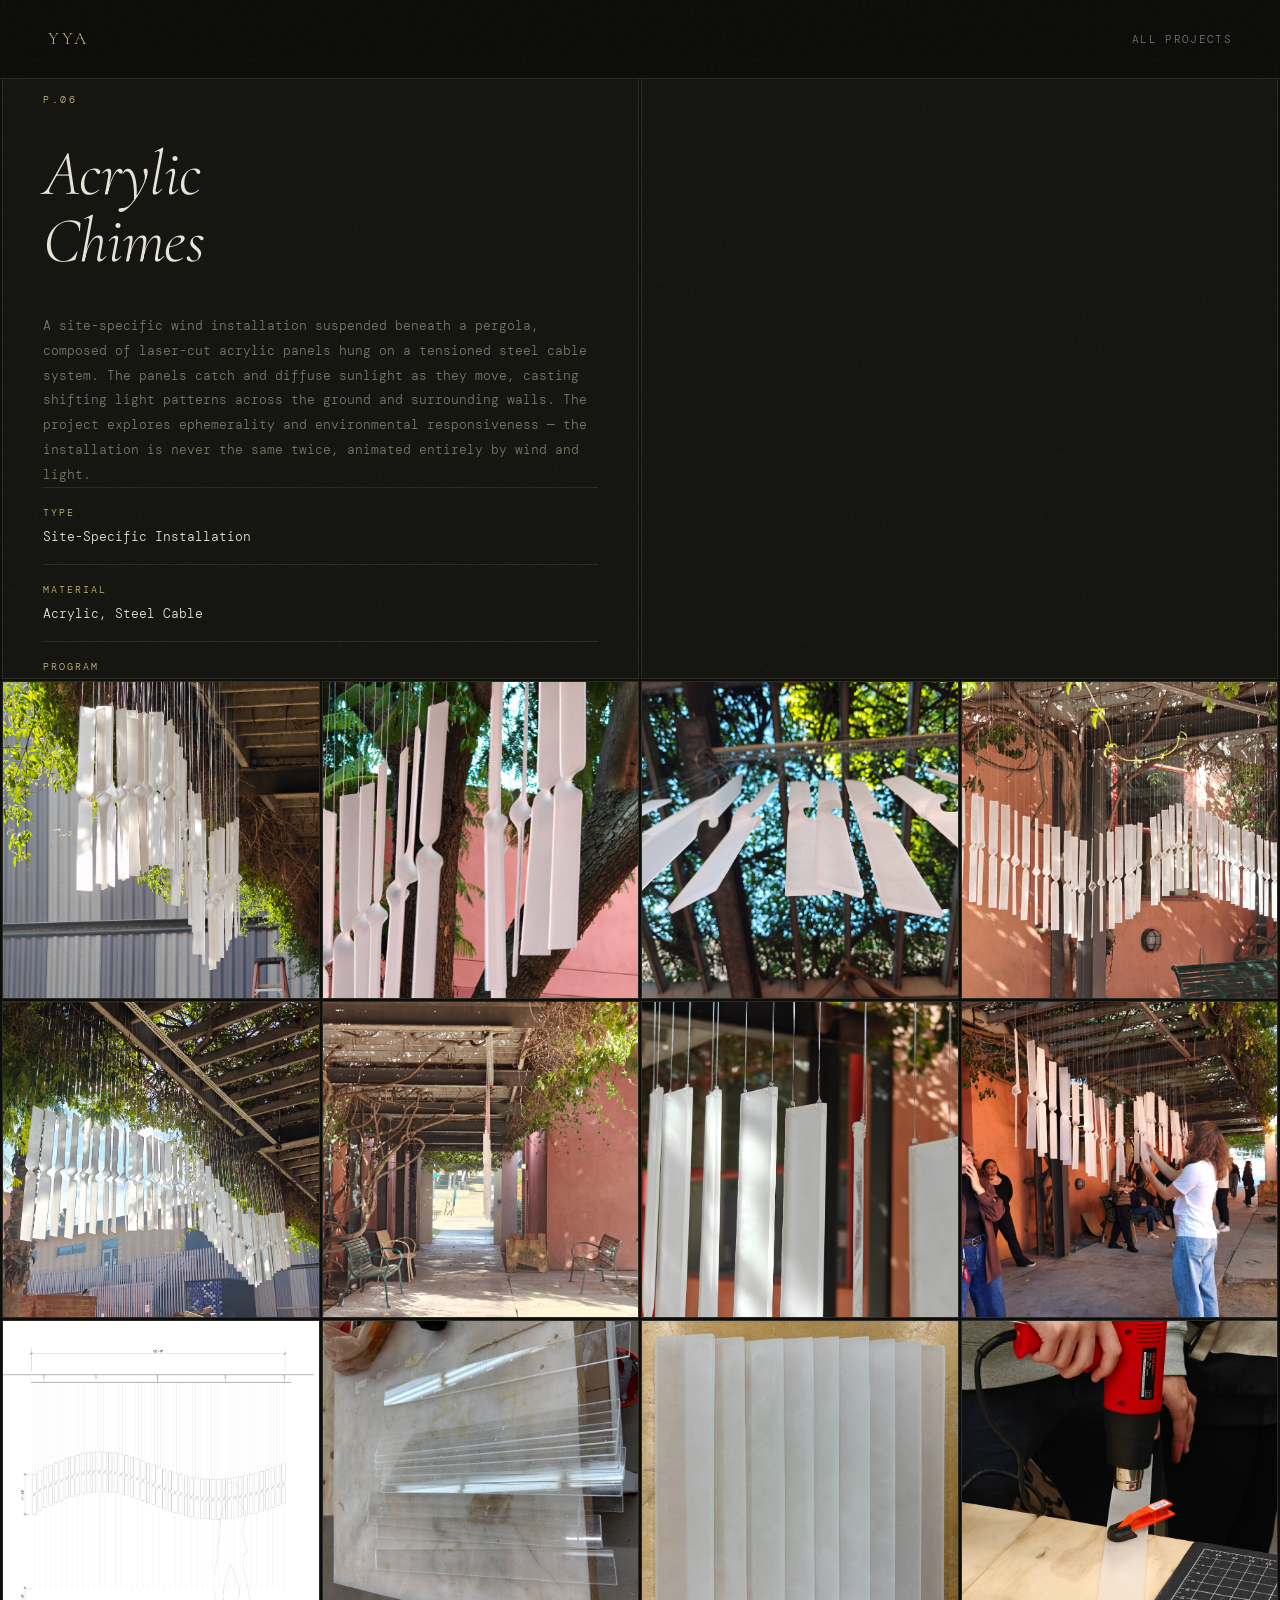
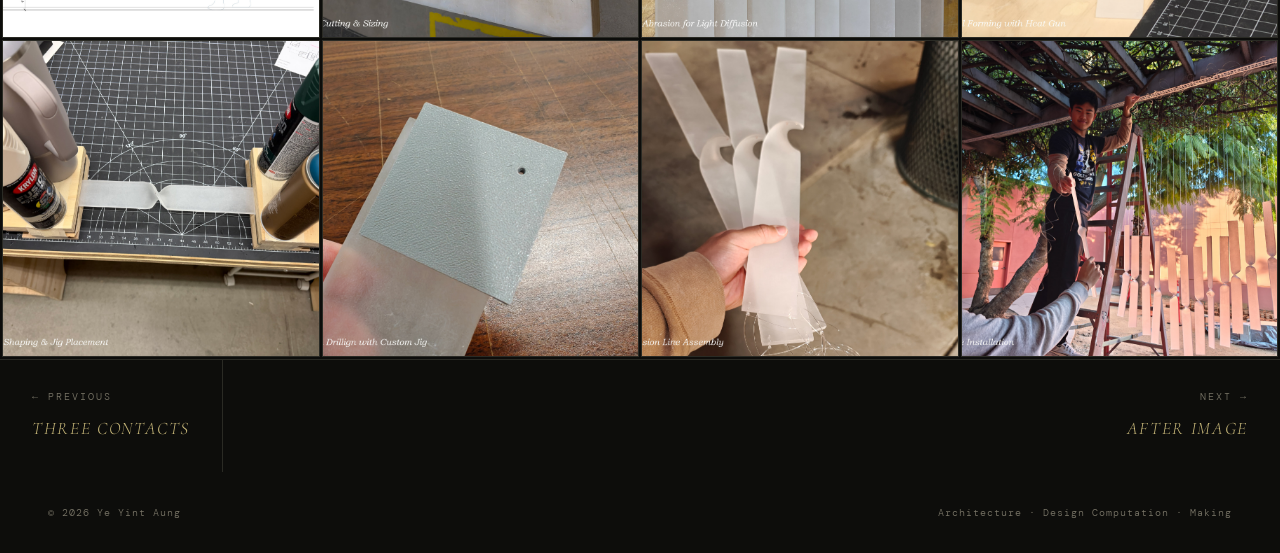
==== acrylic-chimes.html @ 1f5a7262 "Update acrylic-chimes.html" ====
<!DOCTYPE html>
<html lang="en">
<head>
  <meta charset="UTF-8"/>
  <meta name="viewport" content="width=device-width, initial-scale=1.0"/>
  <title>Acrylic Chimes — Ye Yint Aung</title>
  <link href="https://fonts.googleapis.com/css2?family=Cormorant+Garamond:ital,wght@0,300;0,400;0,600;1,300;1,400&family=DM+Mono:wght@300;400&display=swap" rel="stylesheet"/>
  <link rel="stylesheet" href="style.css"/>
  <style>

    /* ── LIGHTBOX ── */
    .lightbox-overlay {
      position: fixed;
      inset: 0;
      z-index: 1000;
      background: rgba(13, 13, 11, 0.96);
      display: flex;
      align-items: center;
      justify-content: center;
      padding: 2rem;
      opacity: 0;
      pointer-events: none;
      transition: opacity 0.3s ease;
      cursor: zoom-out;
    }
    .lightbox-overlay.open { opacity: 1; pointer-events: all; }
    .lightbox-overlay img {
      max-width: 90vw;
      max-height: 90vh;
      object-fit: contain;
      display: block;
      transform: scale(0.96);
      transition: transform 0.3s ease;
    }
    .lightbox-overlay.open img { transform: scale(1); }
    .lightbox-close {
      position: fixed;
      top: 2rem;
      right: 2.5rem;
      font-size: 10px;
      letter-spacing: 0.25em;
      text-transform: uppercase;
      color: var(--muted);
      cursor: pointer;
      transition: color 0.2s;
    }
    .lightbox-close:hover { color: var(--accent); }
    .lightbox-counter {
      position: fixed;
      bottom: 2rem;
      left: 50%;
      transform: translateX(-50%);
      font-size: 10px;
      letter-spacing: 0.2em;
      color: var(--muted);
    }

    body { padding-top: 42px; }

    /* ── PAGE GRID ── */
    .page-grid {
      display: grid;
      grid-template-columns: 1fr 1fr;
      gap: 2px;
      padding: 2px;
      padding-top: 0;
    }

    /* ── HERO CELL ── */
    .hero-cell {
      aspect-ratio: 1 / 1;
      overflow-y: auto;
      box-sizing: border-box;
      background: var(--surface);
      border: 1px solid var(--border);
      padding: 3rem 2.5rem;
      display: flex;
      flex-direction: column;
      justify-content: space-between;
    }
    .hero-cell-top { display: flex; flex-direction: column; gap: 1rem; }
    .hero-cell-meta { display: flex; flex-direction: column; gap: 0; }

    .project-page-desc {
      width: 100%;
      max-width: none;
      box-sizing: border-box;
    }

    /* ── VIDEO CELL ── */
    .video-cell {
      aspect-ratio: 1 / 1;
      overflow: hidden;
      position: relative;
      background: var(--surface);
      border: 1px solid var(--border);
    }
    .video-cell video {
      width: 100%;
      height: 100%;
      object-fit: cover;
      display: block;
    }

    /* ── PHOTO GRID ── */
    .photo-grid {
      grid-column: 1 / -1;
      display: grid;
      grid-template-columns: repeat(4, 1fr);
      gap: 2px;
    }
    .photo-cell {
      aspect-ratio: 1 / 1;
      overflow: hidden;
      position: relative;
      background: var(--surface);
      border: 1px solid var(--border);
      cursor: zoom-in;
    }
    .photo-cell img {
      width: 100%;
      height: 100%;
      object-fit: cover;
      display: block;
      transition: transform 0.45s ease;
    }
    .photo-cell:hover img { transform: scale(1.06); }

    /* ── PROJECT NAV ── */
    .project-nav-row {
      position: static !important;
      display: flex !important;
      justify-content: space-between;
      border-top: 1px solid var(--border);
      background: transparent;
      width: 100%;
      box-sizing: border-box;
    }
    .project-nav-item {
      padding: 1.75rem 2rem;
      text-decoration: none;
      display: flex;
      flex-direction: column;
      gap: 0.3rem;
      transition: background 0.2s;
    }
    .project-nav-item:hover { background: var(--surface); }
    .project-nav-item.right { text-align: right; }
    .project-nav-label {
      font-family: 'DM Mono', monospace;
      font-size: 10px;
      letter-spacing: 0.2em;
      text-transform: uppercase;
      color: var(--muted);
    }
    .project-nav-title {
      font-family: 'Cormorant Garamond', serif;
      font-size: 1.1rem;
      font-weight: 300;
      color: var(--accent);
    }

    /* ── RESPONSIVE ── */
    @media (max-width: 768px) {
      .page-grid { grid-template-columns: 1fr; }
      .photo-grid { grid-template-columns: repeat(2, 1fr); }
    }

  </style>
</head>
<body>

<!-- ══ LIGHTBOX ══ -->
<div class="lightbox-overlay" id="lightbox" role="dialog" aria-modal="true">
  <span class="lightbox-close" id="lightbox-close">Close ×</span>
  <img id="lightbox-img" src="" alt=""/>
  <div class="lightbox-counter" id="lightbox-counter"></div>
</div>

<!-- ══ NAV ══ -->
<nav>
  <a href="index.html" class="nav-logo">YYA</a>
  <div class="nav-links">
    <a href="projects.html">All Projects</a>
  </div>
</nav>

<!-- ══ PAGE GRID ══ -->
<div class="page-grid">

  <!-- Row 1: Hero + Video -->
  <div class="hero-cell">
    <div class="hero-cell-top">
      <div class="project-page-num">P.06</div>
      <h1 class="project-page-title">Acrylic<br/>Chimes</h1>
      <p class="project-page-desc">
        A site-specific wind installation suspended beneath a pergola, composed of laser-cut acrylic panels hung on a tensioned steel cable system. The panels catch and diffuse sunlight as they move, casting shifting light patterns across the ground and surrounding walls. The project explores ephemerality and environmental responsiveness — the installation is never the same twice, animated entirely by wind and light.
      </p>
    </div>
    <div class="hero-cell-meta">
      <div class="project-meta-item">
        <div class="project-meta-label">Type</div>
        <div class="project-meta-value">Site-Specific Installation</div>
      </div>
      <div class="project-meta-item">
        <div class="project-meta-label">Material</div>
        <div class="project-meta-value">Acrylic, Steel Cable</div>
      </div>
      <div class="project-meta-item">
        <div class="project-meta-label">Program</div>
        <div class="project-meta-value">Outdoor Installation</div>
      </div>
      <div class="project-meta-item">
        <div class="project-meta-label">Date</div>
        <div class="project-meta-value">Fall 2025</div>
      </div>
    </div>
  </div>

  <!-- Video -->
  <div class="video-cell">
    <video autoplay loop muted playsinline>
      <source src="videos/acrylic-chimes.mp4" type="video/mp4"/>
    </video>
  </div>

  <!-- Photo grid — 16 images -->
  <div class="photo-grid">
    <div class="photo-cell" data-lightbox data-index="0">
      <img src="images/acrylic-chimes-01.jpg" alt="Installation view 01"/>
    </div>
    <div class="photo-cell" data-lightbox data-index="1">
      <img src="images/acrylic-chimes-02.jpg" alt="Installation view 02"/>
    </div>
    <div class="photo-cell" data-lightbox data-index="2">
      <img src="images/acrylic-chimes-03.jpg" alt="Installation view 03"/>
    </div>
    <div class="photo-cell" data-lightbox data-index="3">
      <img src="images/acrylic-chimes-04.jpg" alt="Installation view 04"/>
    </div>
    <div class="photo-cell" data-lightbox data-index="4">
      <img src="images/acrylic-chimes-05.jpg" alt="Installation view 05"/>
    </div>
    <div class="photo-cell" data-lightbox data-index="5">
      <img src="images/acrylic-chimes-06.jpg" alt="Installation view 06"/>
    </div>
    <div class="photo-cell" data-lightbox data-index="6">
      <img src="images/acrylic-chimes-07.jpg" alt="Installation view 07"/>
    </div>
    <div class="photo-cell" data-lightbox data-index="7">
      <img src="images/acrylic-chimes-08.jpg" alt="Installation view 08"/>
    </div>
    <div class="photo-cell" data-lightbox data-index="8">
      <img src="images/acrylic-chimes-09.jpg" alt="Process 01"/>
    </div>
    <div class="photo-cell" data-lightbox data-index="9">
      <img src="images/acrylic-chimes-10.jpg" alt="Process 02"/>
    </div>
    <div class="photo-cell" data-lightbox data-index="10">
      <img src="images/acrylic-chimes-11.jpg" alt="Process 03"/>
    </div>
    <div class="photo-cell" data-lightbox data-index="11">
      <img src="images/acrylic-chimes-12.jpg" alt="Process 04"/>
    </div>
    <div class="photo-cell" data-lightbox data-index="12">
      <img src="images/acrylic-chimes-13.jpg" alt="Process 05"/>
    </div>
    <div class="photo-cell" data-lightbox data-index="13">
      <img src="images/acrylic-chimes-14.jpg" alt="Process 06"/>
    </div>
    <div class="photo-cell" data-lightbox data-index="14">
      <img src="images/acrylic-chimes-15.jpg" alt="Process 07"/>
    </div>
    <div class="photo-cell" data-lightbox data-index="15">
      <img src="images/acrylic-chimes-16.jpg" alt="Process 08"/>
    </div>
  </div>

</div><!-- /.page-grid -->

<!-- ══ PROJECT NAV ══ -->
<div class="project-nav-row">
  <a href="three-contacts.html" class="project-nav-item">
    <div class="project-nav-label">← Previous</div>
    <div class="project-nav-title">Three Contacts</div>
  </a>
  <a href="after-image.html" class="project-nav-item right">
    <div class="project-nav-label">Next →</div>
    <div class="project-nav-title">After Image</div>
  </a>
</div>

<!-- ══ FOOTER ══ -->
<footer>
  <span>© 2026 Ye Yint Aung</span>
  <span>Architecture · Design Computation · Making</span>
</footer>

<!-- ══ LIGHTBOX SCRIPT ══ -->
<script>
  (() => {
    const lightboxEl      = document.getElementById('lightbox');
    const lightboxImg     = document.getElementById('lightbox-img');
    const lightboxClose   = document.getElementById('lightbox-close');
    const lightboxCounter = document.getElementById('lightbox-counter');

    const allImages = [];
    document.querySelectorAll('[data-lightbox] img').forEach(img => allImages.push(img));

    let current = 0;

    function openLightbox(index) {
      current = index;
      lightboxImg.src = allImages[current].src;
      lightboxImg.alt = allImages[current].alt;
      lightboxCounter.textContent = `${current + 1} / ${allImages.length}`;
      lightboxEl.classList.add('open');
      document.body.style.overflow = 'hidden';
    }
    function closeLightbox() {
      lightboxEl.classList.remove('open');
      document.body.style.overflow = '';
    }
    function navigate(dir) {
      current = (current + dir + allImages.length) % allImages.length;
      lightboxImg.style.opacity = '0';
      setTimeout(() => {
        lightboxImg.src = allImages[current].src;
        lightboxImg.alt = allImages[current].alt;
        lightboxCounter.textContent = `${current + 1} / ${allImages.length}`;
        lightboxImg.style.opacity = '1';
      }, 150);
    }

    allImages.forEach((img, i) => {
      img.closest('[data-lightbox]').addEventListener('click', () => openLightbox(i));
    });

    lightboxClose.addEventListener('click', e => { e.stopPropagation(); closeLightbox(); });
    lightboxEl.addEventListener('click', e => {
      if (e.target === lightboxEl) { closeLightbox(); return; }
      if (e.target === lightboxImg) navigate(e.clientX < window.innerWidth / 2 ? -1 : 1);
    });
    document.addEventListener('keydown', e => {
      if (!lightboxEl.classList.contains('open')) return;
      if (e.key === 'Escape')     closeLightbox();
      if (e.key === 'ArrowRight') navigate(1);
      if (e.key === 'ArrowLeft')  navigate(-1);
    });

    lightboxImg.style.transition = 'opacity 0.15s ease';
  })();
</script>

</body>
</html>
---- style.css ----
/* ============================================================
   YE YINT AUNG — Portfolio Stylesheet
   Shared across all pages
   ============================================================ */

*, *::before, *::after { box-sizing: border-box; margin: 0; padding: 0; }

:root {
  --bg: #0d0d0b;
  --surface: #141410;
  --border: #2a2a24;
  --text: #e8e4d8;
  --muted: #7a7668;
  --accent: #c8b87a;
  --accent2: #8a9e8c;
}

html { scroll-behavior: smooth; }

body {
  background: var(--bg);
  color: var(--text);
  font-family: 'DM Mono', monospace;
  font-weight: 300;
  font-size: 13px;
  line-height: 1.7;
  cursor: crosshair;
}

body::before {
  content: '';
  position: fixed;
  inset: 0;
  background-image: url("data:image/svg+xml,%3Csvg viewBox='0 0 256 256' xmlns='http://www.w3.org/2000/svg'%3E%3Cfilter id='noise'%3E%3CfeTurbulence type='fractalNoise' baseFrequency='0.9' numOctaves='4' stitchTiles='stitch'/%3E%3C/filter%3E%3Crect width='100%25' height='100%25' filter='url(%23noise)' opacity='0.04'/%3E%3C/svg%3E");
  pointer-events: none;
  z-index: 999;
  opacity: 0.6;
}

/* ── NAV ── */
nav {
  position: fixed;
  top: 0; left: 0; right: 0;
  z-index: 100;
  display: flex;
  justify-content: space-between;
  align-items: center;
  padding: 1.5rem 3rem;
  border-bottom: 1px solid var(--border);
  background: rgba(13,13,11,0.9);
  backdrop-filter: blur(12px);
}
.nav-logo {
  font-family: 'Cormorant Garamond', serif;
  font-size: 1.1rem;
  letter-spacing: 0.15em;
  color: var(--accent);
  text-decoration: none;
}
.nav-links { display: flex; gap: 2.5rem; align-items: center; }
.nav-links a {
  color: var(--muted);
  text-decoration: none;
  letter-spacing: 0.12em;
  font-size: 11px;
  text-transform: uppercase;
  transition: color 0.3s;
}
.nav-links a:hover { color: var(--accent); }
.nav-back {
  display: flex;
  align-items: center;
  gap: 0.5rem;
  color: var(--muted);
  text-decoration: none;
  font-size: 11px;
  letter-spacing: 0.15em;
  text-transform: uppercase;
  transition: color 0.3s;
}
.nav-back:hover { color: var(--accent); }
.nav-back::before { content: '←'; }

/* ── HAMBURGER ── */
.nav-hamburger {
  display: none;
  flex-direction: column;
  gap: 5px;
  background: none;
  border: none;
  cursor: pointer;
  padding: 0.25rem;
}
.nav-hamburger span {
  display: block;
  width: 22px;
  height: 1px;
  background: var(--accent);
  transition: all 0.3s;
}

/* ── SECTION WRAPPER ── */
section { border-bottom: 1px solid var(--border); scroll-margin-top: 72px; }

.section-header {
  display: flex;
  align-items: center;
  gap: 2rem;
  padding: 2rem 3rem;
  border-bottom: 1px solid var(--border);
}
.section-num {
  font-size: 10px;
  letter-spacing: 0.2em;
  color: var(--accent);
}
h2 {
  font-family: 'Cormorant Garamond', serif;
  font-size: 1.8rem;
  font-weight: 300;
  letter-spacing: 0.05em;
}

/* ── HERO ── */
#hero {
  min-height: 100vh;
  display: grid;
  grid-template-columns: 1fr 1fr;
  border-bottom: 1px solid var(--border);
  padding-top: 80px;
}
.hero-left {
  padding: 8rem 3rem 4rem;
  border-right: 1px solid var(--border);
  display: flex;
  flex-direction: column;
  justify-content: center;
}
.hero-tag {
  font-size: 10px;
  letter-spacing: 0.25em;
  text-transform: uppercase;
  color: var(--accent);
  margin-bottom: 2rem;
  display: flex;
  align-items: center;
  gap: 1rem;
}
.hero-tag::before {
  content: '';
  display: block;
  width: 2rem;
  height: 1px;
  background: var(--accent);
}
h1 {
  font-family: 'Cormorant Garamond', serif;
  font-size: clamp(3.5rem, 7vw, 6rem);
  font-weight: 300;
  line-height: 1.05;
  letter-spacing: -0.01em;
  color: var(--text);
  margin-bottom: 2rem;
}
h1 em { font-style: italic; color: var(--accent); }
.hero-desc {
  max-width: 38ch;
  color: var(--muted);
  line-height: 1.9;
  margin-bottom: 3rem;
}
.hero-cta {
  display: inline-flex;
  align-items: center;
  gap: 1rem;
  color: var(--text);
  text-decoration: none;
  font-size: 11px;
  letter-spacing: 0.2em;
  text-transform: uppercase;
  border: 1px solid var(--border);
  padding: 1rem 2rem;
  transition: all 0.3s;
  cursor: pointer;
  align-self: flex-start;
  margin-bottom: 1rem;
}
.hero-cta:hover { border-color: var(--accent); color: var(--accent); background: rgba(200,184,122,0.04); }
.hero-cta::after { content: '→'; transition: transform 0.3s; }
.hero-cta:hover::after { transform: translateX(4px); }

/* ── HERO DOWNLOAD BUTTONS ── */
.hero-downloads {
  display: flex;
  gap: 0.75rem;
}

.hero-dl-btn {
  display: inline-flex;
  align-items: center;
  gap: 0.6rem;
  color: var(--muted);
  text-decoration: none;
  font-size: 10px;
  letter-spacing: 0.18em;
  text-transform: uppercase;
  transition: all 0.3s;
}

.hero-dl-btn:hover {
  border-color: var(--accent);
  color: var(--accent);
  background: rgba(200, 184, 122, 0.04);
}

.dl-icon {
  font-size: 12px;
  color: var(--accent);
}

.hero-right {
  padding: 8rem 3rem 4rem;
  display: flex;
  flex-direction: column;
  justify-content: flex-end;
}
.hero-stats {
  display: grid;
  grid-template-columns: 1fr 1fr;
  gap: 2px;
  margin-bottom: 4rem;
}
.stat {
  border: 1px solid var(--border);
  padding: 1.5rem;
  transition: border-color 0.3s;
}
.stat:hover { border-color: var(--accent); }
.stat-num {
  font-family: 'Cormorant Garamond', serif;
  font-size: 2.5rem;
  font-weight: 300;
  color: var(--accent);
  line-height: 1;
  margin-bottom: 0.5rem;
}
.stat-label {
  font-size: 10px;
  letter-spacing: 0.15em;
  text-transform: uppercase;
  color: var(--muted);
}
.hero-location {
  display: flex;
  align-items: center;
  gap: 0.75rem;
  color: var(--muted);
  font-size: 11px;
  letter-spacing: 0.1em;
}
.hero-location::before { content: '◎'; color: var(--accent2); }

/* ── EDUCATION ── */
.edu-grid {
  display: grid;
  grid-template-columns: 1fr 1fr;
}
.edu-block {
  border-right: 1px solid var(--border);
  padding: 2.5rem;
}
.edu-block:last-child { border-right: none; }
.edu-school {
  font-family: 'Cormorant Garamond', serif;
  font-size: 1.3rem;
  margin-bottom: 0.25rem;
}
.edu-degree {
  color: var(--accent);
  font-size: 11px;
  letter-spacing: 0.1em;
  text-transform: uppercase;
  margin-bottom: 0.5rem;
}
.edu-year { color: var(--muted); font-size: 11px; margin-bottom: 1.5rem; }
.award-item {
  display: flex;
  align-items: flex-start;
  gap: 1rem;
  padding: 1rem 0;
  border-bottom: 1px solid var(--border);
}
.award-item:last-child { border-bottom: none; }
.award-icon { color: var(--accent); font-size: 16px; }
.award-name {
  font-family: 'Cormorant Garamond', serif;
  font-size: 1rem;
  margin-bottom: 0.2rem;
}
.award-detail { color: var(--muted); font-size: 11px; }

/* ── PROJECTS GRID (landing page) ── */
.projects-grid {
  display: grid;
  grid-template-columns: repeat(3, 1fr);
  gap: 2px;
  padding: 2px;
}

.project-card {
  text-decoration: none;
  color: var(--text);
  display: block;
  position: relative;
  overflow: hidden;
  background: var(--surface);
  min-width: 0;
}

/* Square image */
.card-image {
  width: 100%;
  aspect-ratio: 1 / 1;
  background: var(--surface);
  overflow: hidden;
  position: relative;
}
.card-image img {
  width: 100%;
  height: 100%;
  object-fit: cover;
  display: block;
  transition: transform 0.5s ease;
}
.project-card:hover .card-image img { transform: scale(1.05); }

/* Placeholder shown when no image */
.card-image .placeholder {
  position: absolute;
  inset: 0;
  display: flex;
  flex-direction: column;
  align-items: center;
  justify-content: center;
  gap: 0.5rem;
  color: var(--border);
  font-size: 10px;
  letter-spacing: 0.15em;
  text-transform: uppercase;
}
.card-image .placeholder span { color: var(--muted); }

/* Hover overlay with description */
.card-overlay {
  position: absolute;
  inset: 0;
  background: rgba(13, 13, 11, 0.88);
  display: flex;
  flex-direction: column;
  align-items: center;
  justify-content: center;
  padding: 2rem;
  opacity: 0;
  transition: opacity 0.35s ease;
  text-align: center;
}
.project-card:hover .card-overlay { opacity: 1; }

.overlay-tag {
  font-size: 10px;
  letter-spacing: 0.2em;
  text-transform: uppercase;
  color: var(--accent);
  margin-bottom: 0.75rem;
}
.overlay-desc {
  color: var(--text);
  font-size: 12px;
  line-height: 1.8;
  max-width: 28ch;
}
.overlay-cta {
  margin-top: 1.25rem;
  font-size: 10px;
  letter-spacing: 0.2em;
  text-transform: uppercase;
  color: var(--accent);
  display: flex;
  align-items: center;
  gap: 0.5rem;
}
.overlay-cta::after { content: '→'; }

/* Name label below image */
.card-body {
  padding: 1rem 1.25rem;
  border-top: 1px solid var(--border);
  display: flex;
  align-items: baseline;
  justify-content: space-between;
}
.card-name {
  font-family: 'Cormorant Garamond', serif;
  font-size: 1.1rem;
  font-weight: 300;
  font-style: italic;
}
.card-num {
  font-size: 10px;
  color: var(--accent);
  letter-spacing: 0.15em;
}
.see-all-card .card-image {
  border: 1px dashed var(--border);
  transition: border-color 0.3s;
}
.see-all-card:hover .card-image {
  border-color: var(--accent);
}
.see-all-card:hover .placeholder span {
  color: var(--accent) !important;
}

/* ── EXPERIENCE ── */
.exp-list {
  padding: 2.5rem 3rem;
}
.exp-item {
  display: grid;
  grid-template-columns: 180px 1fr;
  gap: 3rem;
  padding: 2rem 0;
  border-bottom: 1px solid var(--border);
}
.exp-item:last-child { border-bottom: none; }
.exp-date { font-size: 11px; color: var(--muted); letter-spacing: 0.1em; padding-top: 0.25rem; }
.exp-role {
  font-family: 'Cormorant Garamond', serif;
  font-size: 1.2rem;
  font-weight: 400;
  margin-bottom: 0.25rem;
}
.exp-company {
  font-size: 11px;
  letter-spacing: 0.1em;
  color: var(--accent);
  margin-bottom: 1rem;
  text-transform: uppercase;
}
.exp-bullets { list-style: none; display: flex; flex-direction: column; gap: 0.4rem; }
.exp-bullets li {
  color: var(--muted);
  font-size: 12px;
  padding-left: 1rem;
  position: relative;
}
.exp-bullets li::before { content: '·'; position: absolute; left: 0; color: var(--accent); }

/* ── SKILLS ── */
.skills-grid {
  display: grid;
  grid-template-columns: 1fr 1fr;
}
.skill-group {
  border-right: 1px solid var(--border);
  padding: 2.5rem;
}
.skill-group:last-child { border-right: none; }
.skill-group-title {
  font-size: 10px;
  letter-spacing: 0.2em;
  text-transform: uppercase;
  color: var(--accent);
  margin-bottom: 1.5rem;
  padding-bottom: 1rem;
  border-bottom: 1px solid var(--border);
}
.skill-list { list-style: none; display: flex; flex-direction: column; gap: 0.6rem; }
.skill-list li {
  color: var(--muted);
  font-size: 12px;
  display: flex;
  align-items: center;
  gap: 0.75rem;
  transition: color 0.2s;
}
.skill-list li:hover { color: var(--text); }
.skill-list li::before { content: '—'; color: var(--border); font-size: 10px; }

/* ── CONTACT ── */
#contact {
  display: grid;
  grid-template-columns: 1fr 1fr;
}
.contact-left { padding: 4rem 3rem; border-right: 1px solid var(--border); }
.contact-right { padding: 4rem 3rem; display: flex; flex-direction: column; gap: 1.5rem; justify-content: center; }
.contact-heading {
  font-family: 'Cormorant Garamond', serif;
  font-size: clamp(2rem, 4vw, 3.5rem);
  font-weight: 300;
  line-height: 1.1;
  margin-bottom: 1.5rem;
}
.contact-heading em { font-style: italic; color: var(--accent); }
.contact-sub { color: var(--muted); max-width: 40ch; line-height: 1.9; }
.contact-link {
  display: flex;
  align-items: center;
  justify-content: space-between;
  padding: 1.25rem 1.5rem;
  border: 1px solid var(--border);
  color: var(--text);
  text-decoration: none;
  font-size: 12px;
  letter-spacing: 0.1em;
  transition: all 0.3s;
}
.contact-link:hover { border-color: var(--accent); color: var(--accent); background: rgba(200,184,122,0.03); }
.contact-link span { color: var(--muted); font-size: 10px; }

/* ── FOOTER ── */
footer {
  padding: 2rem 3rem;
  display: flex;
  justify-content: space-between;
  align-items: center;
  color: var(--muted);
  font-size: 10px;
  letter-spacing: 0.1em;
}

/* ── PROJECT PAGE ── */
.project-hero {
  min-height: 50vh;
  display: grid;
  grid-template-columns: 1fr 1fr;
  padding-top: 80px;
  border-bottom: 1px solid var(--border);
}
.project-hero-left {
  padding: 5rem 3rem;
  border-right: 1px solid var(--border);
  display: flex;
  flex-direction: column;
  justify-content: center;
}
.project-hero-right {
  padding: 5rem 3rem;
  display: flex;
  flex-direction: column;
  justify-content: center;
  gap: 1.5rem;
}
.project-page-num {
  font-size: 10px;
  color: var(--accent);
  letter-spacing: 0.25em;
  margin-bottom: 1rem;
}
.project-page-title {
  font-family: 'Cormorant Garamond', serif;
  font-size: clamp(2.5rem, 5vw, 4.5rem);
  font-weight: 300;
  font-style: italic;
  line-height: 1.05;
  margin-bottom: 1.5rem;
}
.project-page-desc {
  color: var(--muted);
  line-height: 1.9;
  max-width: 44ch;
}
.project-meta-item { border-top: 1px solid var(--border); padding: 1rem 0; }
.project-meta-label { font-size: 10px; letter-spacing: 0.2em; text-transform: uppercase; color: var(--accent); margin-bottom: 0.3rem; }
.project-meta-value { font-size: 13px; color: var(--text); }

/* Image gallery on project pages */
.gallery { padding: 3rem; display: flex; flex-direction: column; gap: 2px; }

.gallery-row {
  display: grid;
  gap: 2px;
}
.gallery-row.full  { grid-template-columns: 1fr; }
.gallery-row.half  { grid-template-columns: 1fr 1fr; }
.gallery-row.third { grid-template-columns: 1fr 1fr 1fr; }

.gallery-img {
  width: 100%;
  background: var(--surface);
  border: 1px solid var(--border);
  overflow: hidden;
  position: relative;
}
.gallery-img.tall  { aspect-ratio: 4/3; }
.gallery-img.wide  { aspect-ratio: 16/9; }
.gallery-img.square { aspect-ratio: 1/1; }

.gallery-img img {
  width: 100%;
  height: 100%;
  object-fit: cover;
  display: block;
  transition: transform 0.5s ease;
}
.gallery-img:hover img { transform: scale(1.02); }

/* Placeholder for gallery images */
.gallery-img .img-placeholder {
  position: absolute;
  inset: 0;
  display: flex;
  flex-direction: column;
  align-items: center;
  justify-content: center;
  gap: 0.75rem;
  color: var(--muted);
  font-size: 10px;
  letter-spacing: 0.15em;
  text-transform: uppercase;
}
.gallery-img .img-placeholder .img-icon { font-size: 2rem; color: var(--border); }
.gallery-img .img-placeholder .img-label { color: var(--accent); }

.gallery-caption {
  padding: 0.75rem 0;
  font-size: 11px;
  color: var(--muted);
  letter-spacing: 0.05em;
  border-top: 1px solid var(--border);
  margin-top: 2px;
}

/* Project page nav (prev/next) */
.project-nav {
  display: grid;
  grid-template-columns: 1fr 1fr;
  border-top: 1px solid var(--border);
}
.project-nav-item {
  padding: 2.5rem 3rem;
  text-decoration: none;
  color: var(--muted);
  font-size: 11px;
  letter-spacing: 0.15em;
  text-transform: uppercase;
  transition: all 0.3s;
  border-right: 1px solid var(--border);
  display: flex;
  flex-direction: column;
  gap: 0.5rem;
}
.project-nav-item:last-child { border-right: none; text-align: right; }
.project-nav-item:hover { color: var(--accent); background: rgba(200,184,122,0.02); }
.project-nav-label { font-size: 10px; color: var(--border); margin-bottom: 0.25rem; }
.project-nav-title {
  font-family: 'Cormorant Garamond', serif;
  font-size: 1.2rem;
  font-weight: 300;
  font-style: italic;
  color: var(--text);
}

/* ── ANIMATIONS ── */
@keyframes fadeUp {
  from { opacity: 0; transform: translateY(24px); }
  to   { opacity: 1; transform: translateY(0); }
}
.hero-left > * {
  animation: fadeUp 0.8s ease both;
}
.hero-left > *:nth-child(1) { animation-delay: 0.1s; }
.hero-left > *:nth-child(2) { animation-delay: 0.25s; }
.hero-left > *:nth-child(3) { animation-delay: 0.4s; }
.hero-left > *:nth-child(4) { animation-delay: 0.55s; }
.hero-left > *:nth-child(5) { animation-delay: 0.7s; }

/* ── RESPONSIVE ── */
@media (max-width: 768px) {
  nav { padding: 1.25rem 1.5rem; }

  .nav-hamburger { display: flex; }

  .nav-links {
    display: none;
    position: absolute;
    top: 100%;
    left: 0;
    right: 0;
    flex-direction: column;
    background: rgba(13,13,11,0.97);
    border-bottom: 1px solid var(--border);
    padding: 1.5rem 2rem;
    gap: 1.5rem;
  }
  .nav-links.open { display: flex; }

  #hero { grid-template-columns: 1fr; }
  .hero-left { padding: 6rem 1.5rem 2rem; border-right: none; border-bottom: 1px solid var(--border); }
  .hero-right { padding: 2rem 1.5rem 3rem; }
  .hero-downloads { flex-wrap: wrap; }
  .projects-grid { grid-template-columns: 1fr; }
  .project-card { border-right: none !important; }
  .skills-grid { grid-template-columns: 1fr; }
  .skill-group { border-right: none; border-bottom: 1px solid var(--border); }
  .exp-item { grid-template-columns: 1fr; gap: 0.5rem; }
  .edu-grid { grid-template-columns: 1fr; }
  .edu-block { border-right: none; border-bottom: 1px solid var(--border); }
  #contact { grid-template-columns: 1fr; }
  .contact-left { border-right: none; border-bottom: 1px solid var(--border); }
  .section-header { padding: 1.5rem; }
  .exp-list { padding: 1.5rem; }
  .project-hero { grid-template-columns: 1fr; }
  .project-hero-left { border-right: none; border-bottom: 1px solid var(--border); padding: 4rem 1.5rem 2rem; }
  .project-hero-right { padding: 2rem 1.5rem; }
  .gallery { padding: 1.5rem; }
  .gallery-row.half, .gallery-row.third { grid-template-columns: 1fr; }
  .project-nav { grid-template-columns: 1fr; }
  .project-nav-item { border-right: none; border-bottom: 1px solid var(--border); }
  .project-nav-item:last-child { text-align: left; }
}
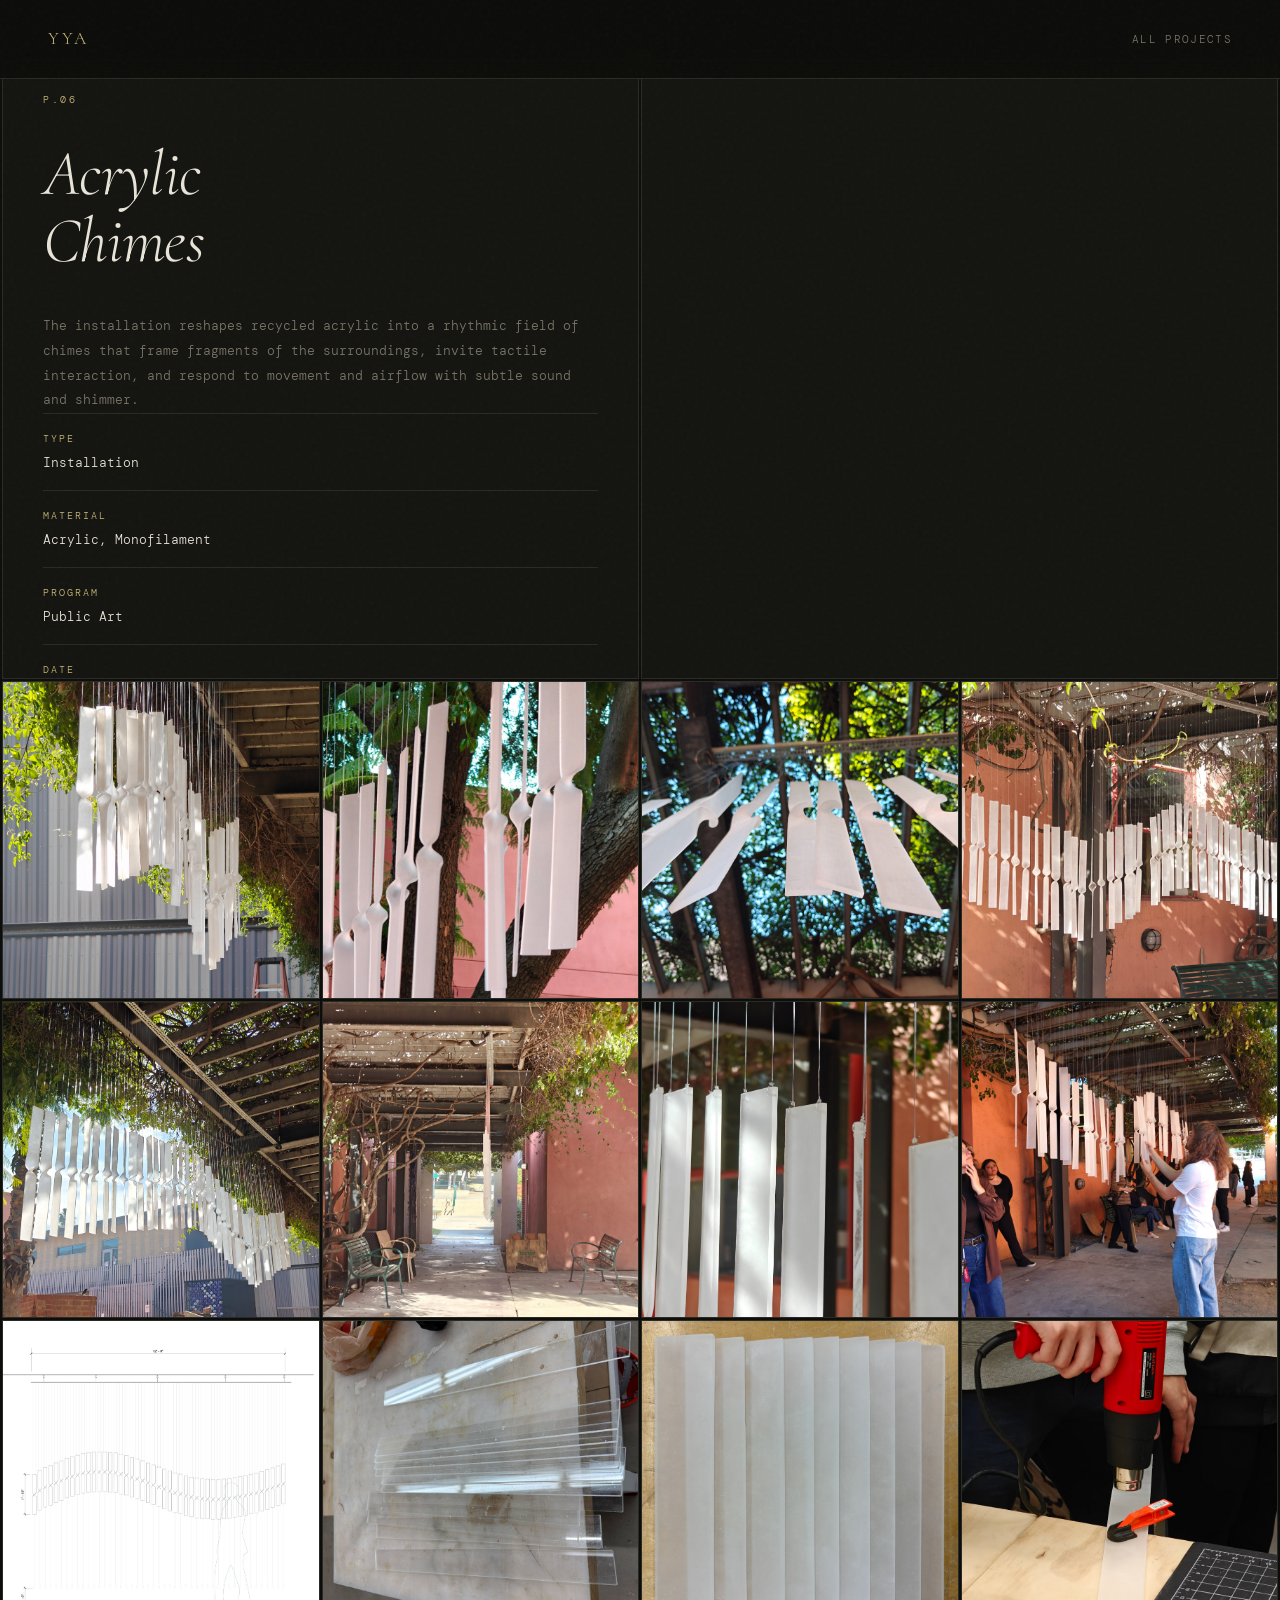
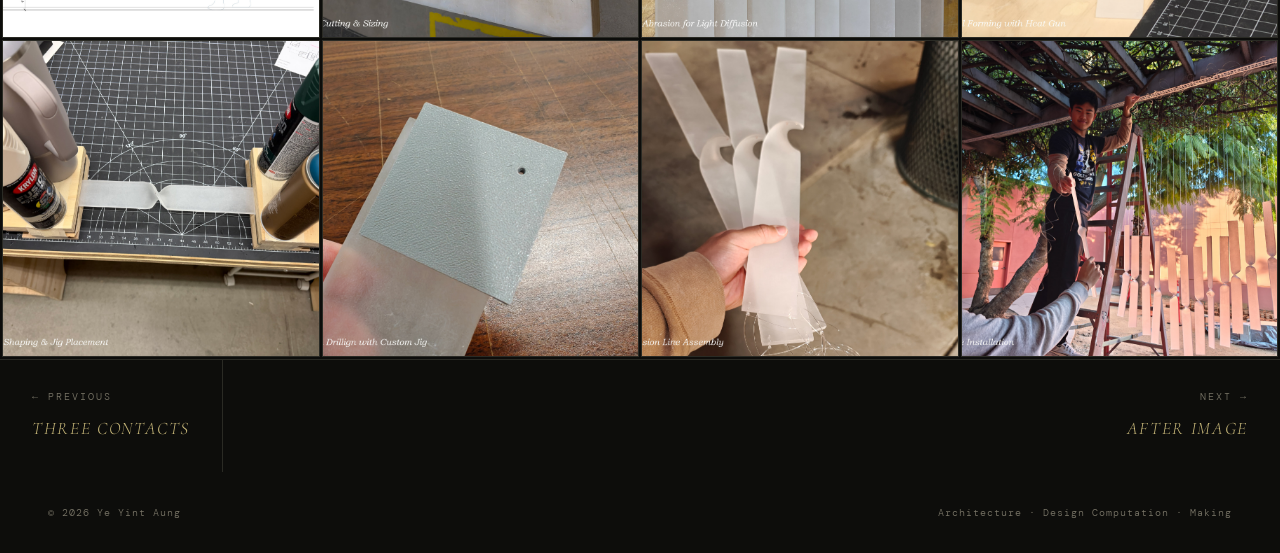
==== commit b68723ec: "Update acrylic-chimes.html" ====
--- a/acrylic-chimes.html
+++ b/acrylic-chimes.html
@@ -194,21 +194,21 @@
       <div class="project-page-num">P.06</div>
       <h1 class="project-page-title">Acrylic<br/>Chimes</h1>
       <p class="project-page-desc">
-        A site-specific wind installation suspended beneath a pergola, composed of laser-cut acrylic panels hung on a tensioned steel cable system. The panels catch and diffuse sunlight as they move, casting shifting light patterns across the ground and surrounding walls. The project explores ephemerality and environmental responsiveness — the installation is never the same twice, animated entirely by wind and light.
+        The installation reshapes recycled acrylic into a rhythmic field of chimes that frame fragments of the surroundings, invite tactile interaction, and respond to movement and airflow with subtle sound and shimmer.
       </p>
     </div>
     <div class="hero-cell-meta">
       <div class="project-meta-item">
         <div class="project-meta-label">Type</div>
-        <div class="project-meta-value">Site-Specific Installation</div>
+        <div class="project-meta-value">Installation</div>
       </div>
       <div class="project-meta-item">
         <div class="project-meta-label">Material</div>
-        <div class="project-meta-value">Acrylic, Steel Cable</div>
+        <div class="project-meta-value">Acrylic, Monofilament</div>
       </div>
       <div class="project-meta-item">
         <div class="project-meta-label">Program</div>
-        <div class="project-meta-value">Outdoor Installation</div>
+        <div class="project-meta-value">Public Art</div>
       </div>
       <div class="project-meta-item">
         <div class="project-meta-label">Date</div>
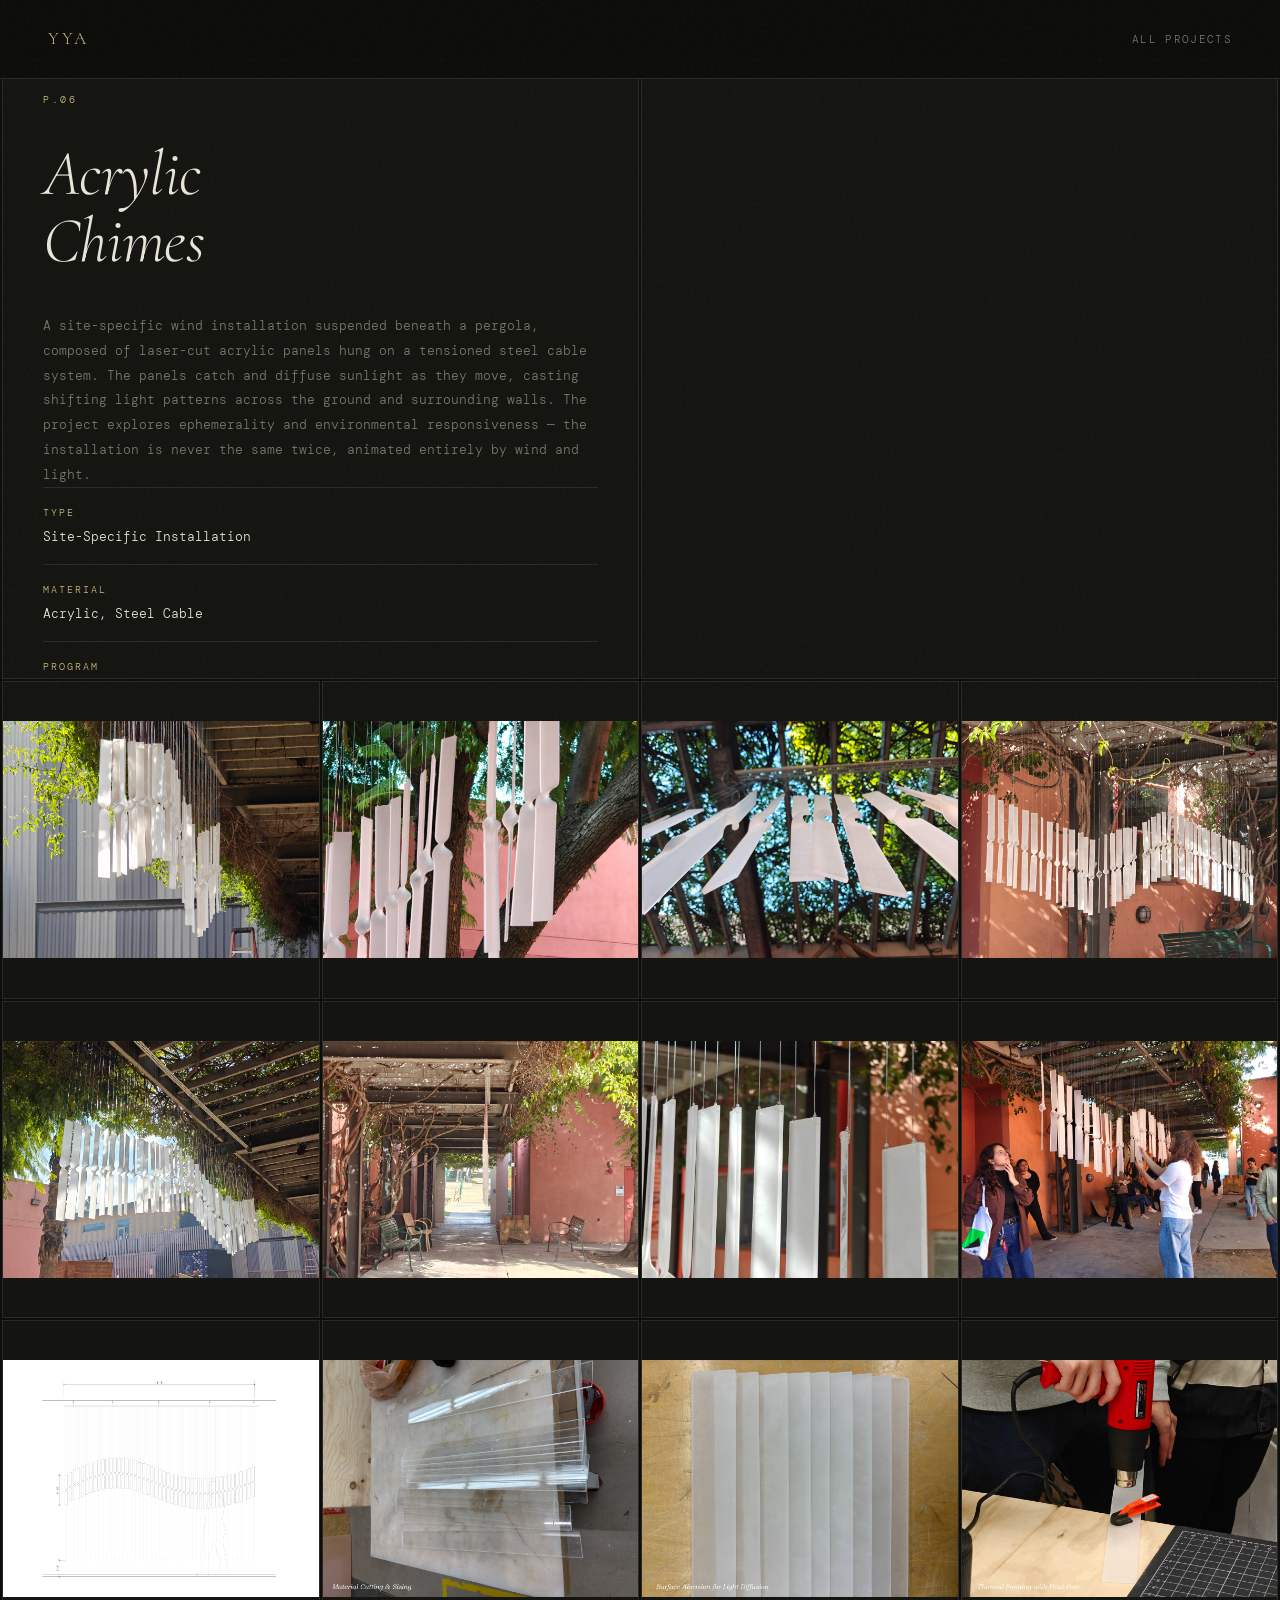
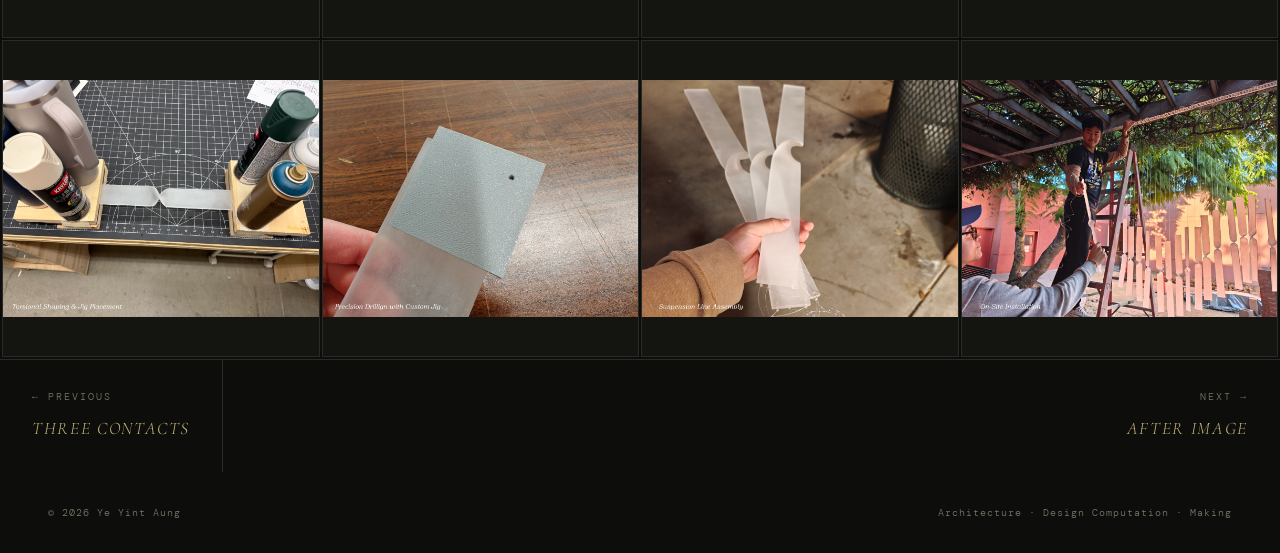
==== commit cfd141d3: "Update acrylic-chimes.html" ====
--- a/acrylic-chimes.html
+++ b/acrylic-chimes.html
@@ -116,15 +116,20 @@
       background: var(--surface);
       border: 1px solid var(--border);
       cursor: zoom-in;
+      display: flex;
+      align-items: center;
+      justify-content: center;
     }
     .photo-cell img {
-      width: 100%;
-      height: 100%;
-      object-fit: cover;
+      max-width: 100%;
+      max-height: 100%;
+      width: auto;
+      height: auto;
+      object-fit: contain;
       display: block;
       transition: transform 0.45s ease;
     }
-    .photo-cell:hover img { transform: scale(1.06); }
+    .photo-cell:hover img { transform: scale(1.04); }
 
     /* ── PROJECT NAV ── */
     .project-nav-row {
@@ -194,21 +199,21 @@
       <div class="project-page-num">P.06</div>
       <h1 class="project-page-title">Acrylic<br/>Chimes</h1>
       <p class="project-page-desc">
-        The installation reshapes recycled acrylic into a rhythmic field of chimes that frame fragments of the surroundings, invite tactile interaction, and respond to movement and airflow with subtle sound and shimmer.
+        A site-specific wind installation suspended beneath a pergola, composed of laser-cut acrylic panels hung on a tensioned steel cable system. The panels catch and diffuse sunlight as they move, casting shifting light patterns across the ground and surrounding walls. The project explores ephemerality and environmental responsiveness — the installation is never the same twice, animated entirely by wind and light.
       </p>
     </div>
     <div class="hero-cell-meta">
       <div class="project-meta-item">
         <div class="project-meta-label">Type</div>
-        <div class="project-meta-value">Installation</div>
+        <div class="project-meta-value">Site-Specific Installation</div>
       </div>
       <div class="project-meta-item">
         <div class="project-meta-label">Material</div>
-        <div class="project-meta-value">Acrylic, Monofilament</div>
+        <div class="project-meta-value">Acrylic, Steel Cable</div>
       </div>
       <div class="project-meta-item">
         <div class="project-meta-label">Program</div>
-        <div class="project-meta-value">Public Art</div>
+        <div class="project-meta-value">Outdoor Installation</div>
       </div>
       <div class="project-meta-item">
         <div class="project-meta-label">Date</div>
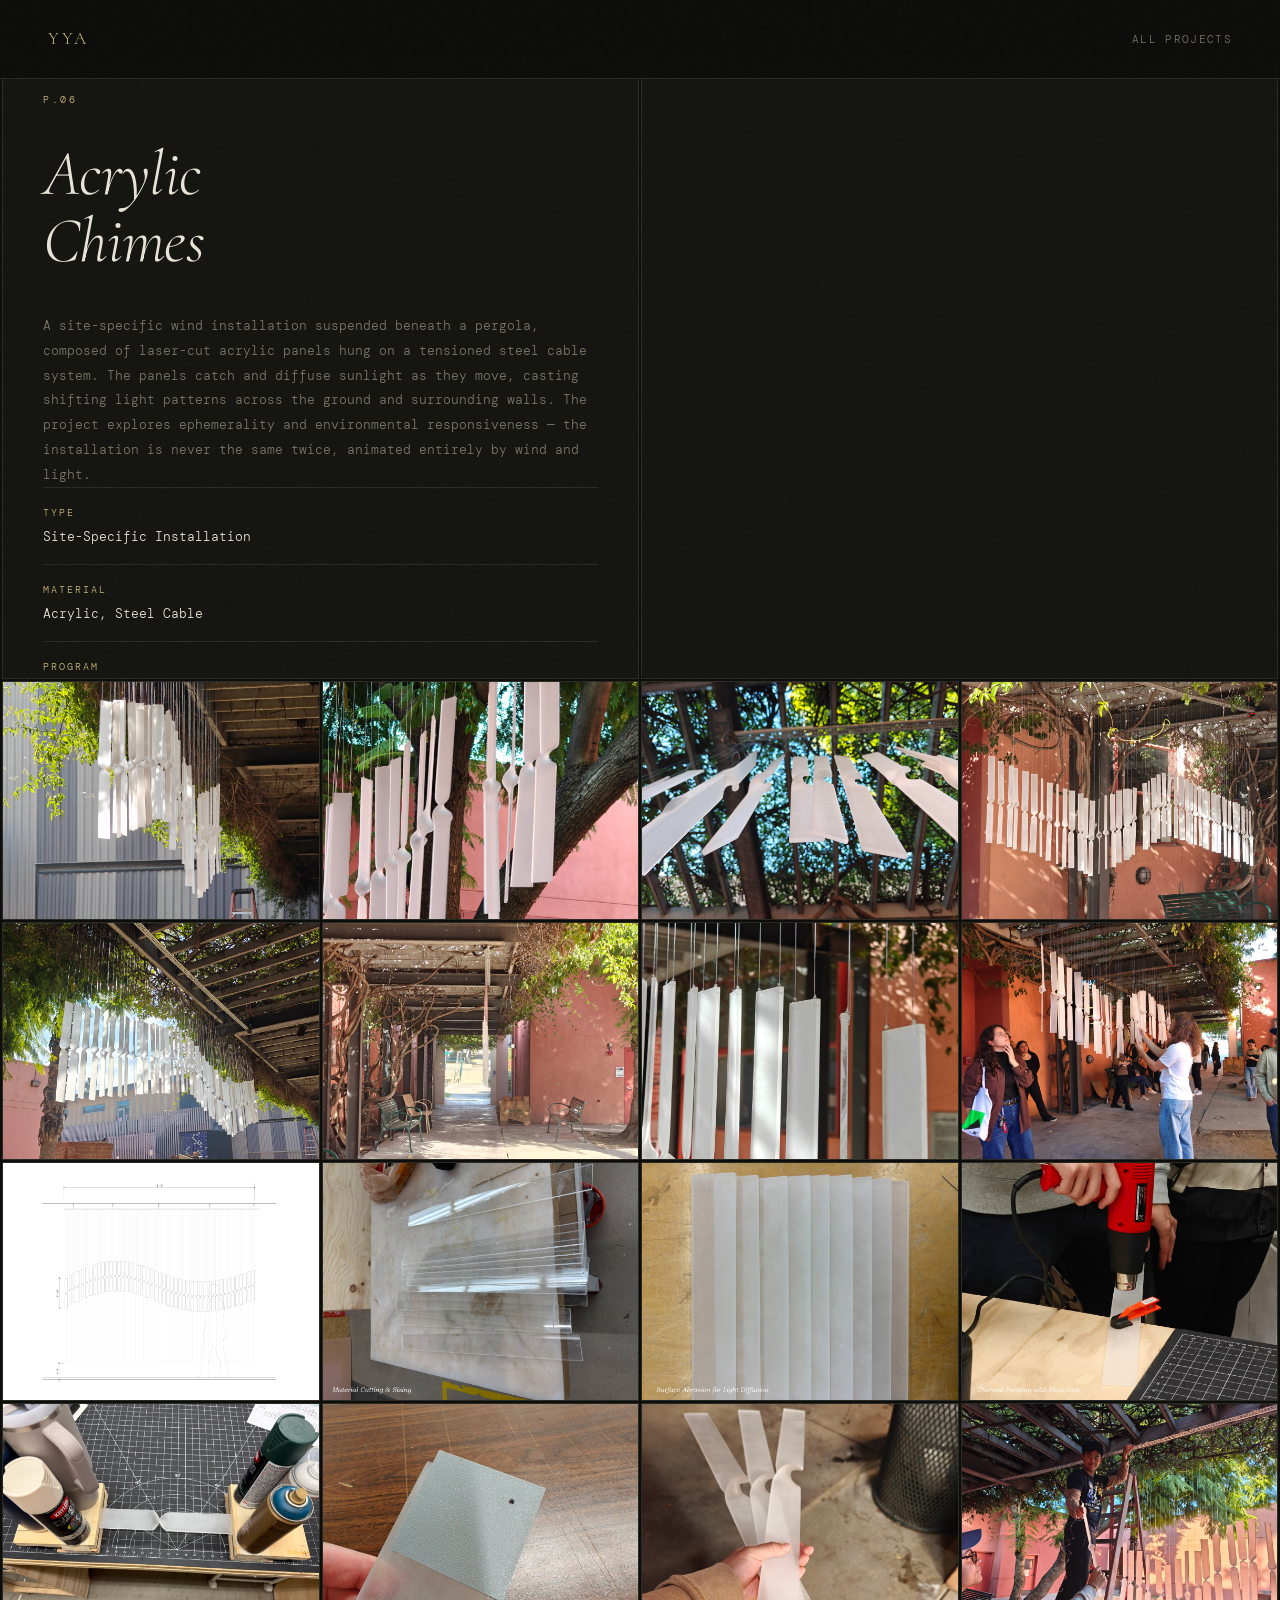
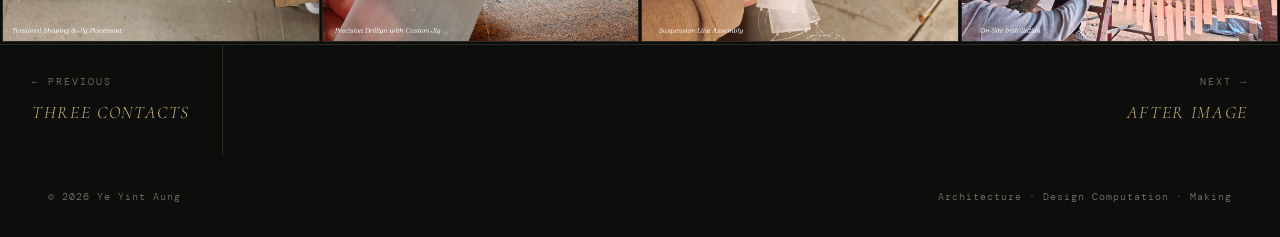
==== commit e32e17aa: "Update acrylic-chimes.html" ====
--- a/acrylic-chimes.html
+++ b/acrylic-chimes.html
@@ -110,22 +110,15 @@
       gap: 2px;
     }
     .photo-cell {
-      aspect-ratio: 1 / 1;
       overflow: hidden;
       position: relative;
       background: var(--surface);
       border: 1px solid var(--border);
       cursor: zoom-in;
-      display: flex;
-      align-items: center;
-      justify-content: center;
     }
     .photo-cell img {
-      max-width: 100%;
-      max-height: 100%;
-      width: auto;
+      width: 100%;
       height: auto;
-      object-fit: contain;
       display: block;
       transition: transform 0.45s ease;
     }
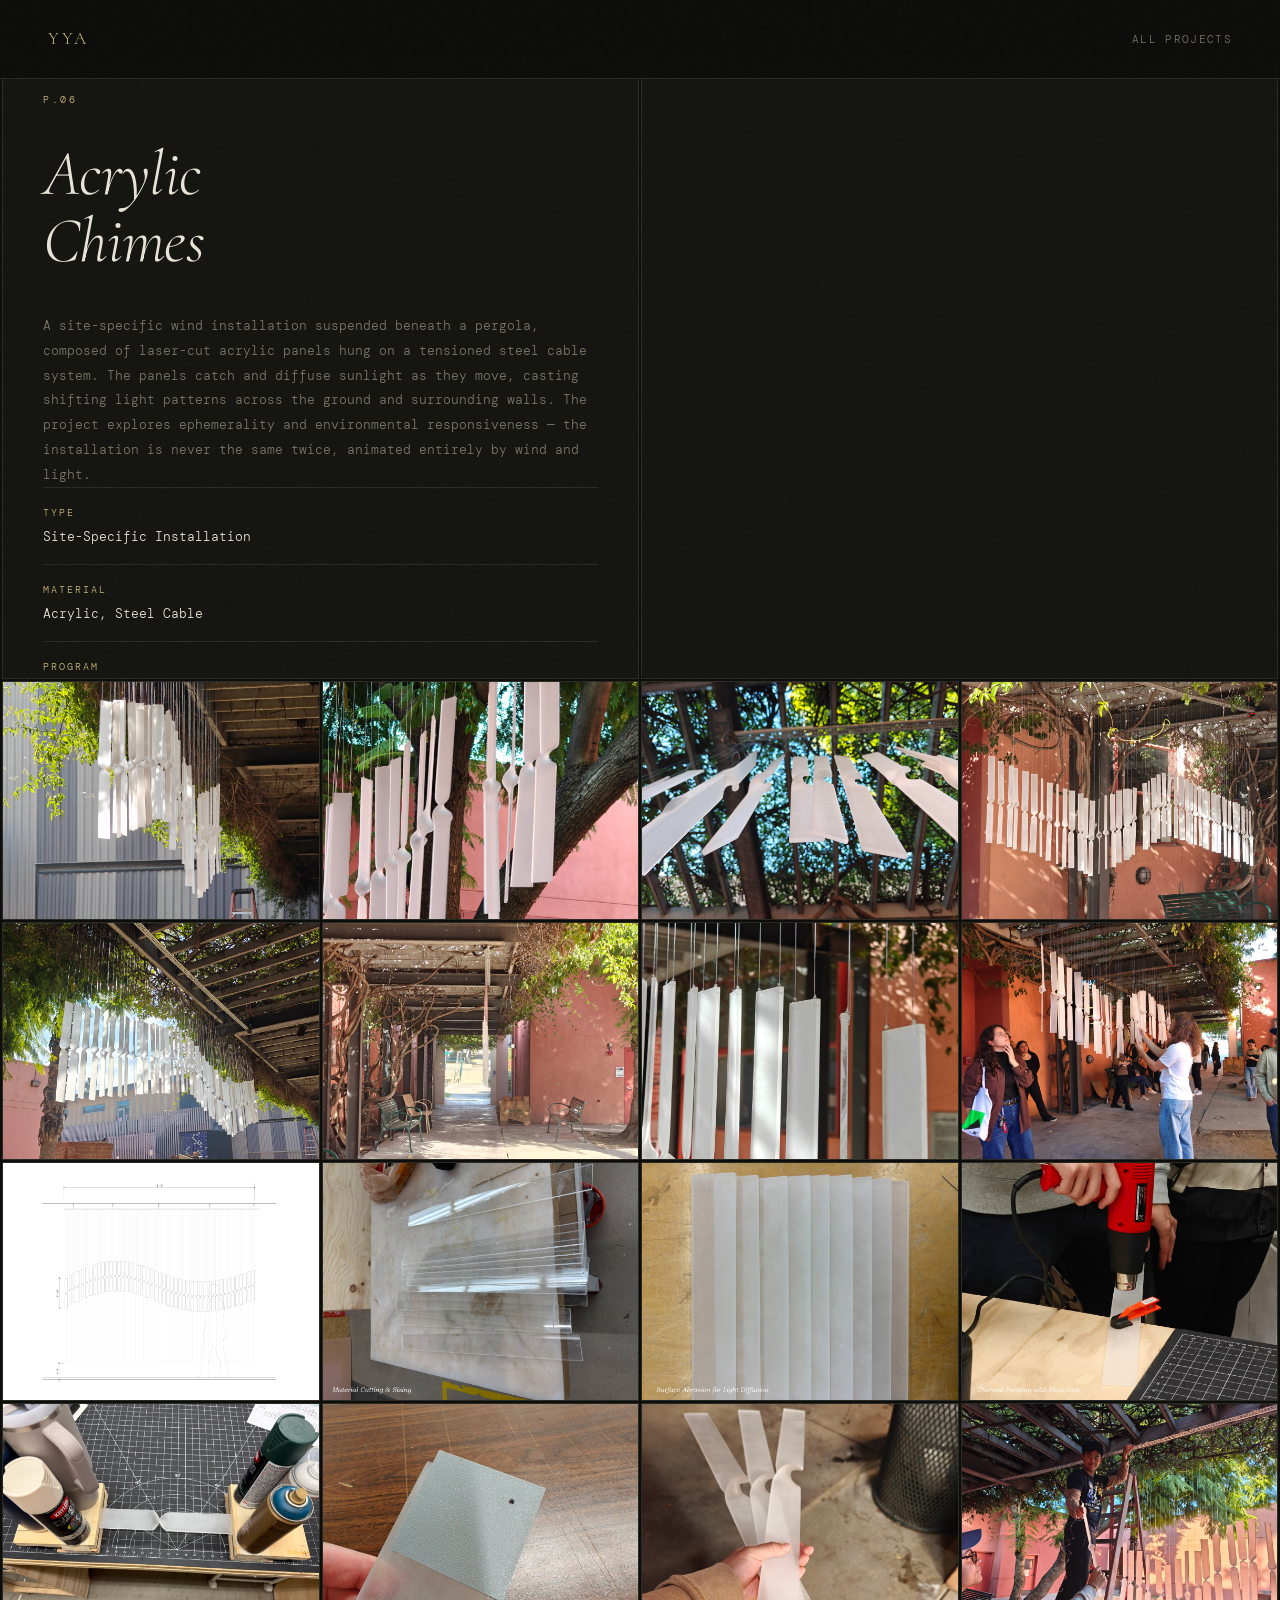
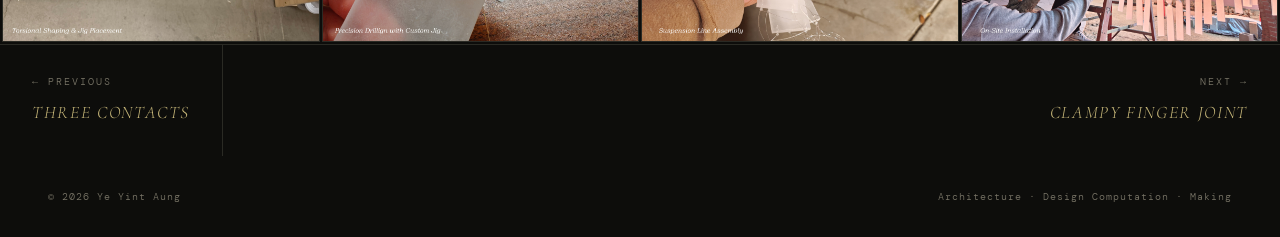
==== commit a479a857: "Update acrylic-chimes.html" ====
--- a/acrylic-chimes.html
+++ b/acrylic-chimes.html
@@ -282,9 +282,9 @@
     <div class="project-nav-label">← Previous</div>
     <div class="project-nav-title">Three Contacts</div>
   </a>
-  <a href="after-image.html" class="project-nav-item right">
+  <a href="clampy-finger-joint.html" class="project-nav-item right">
     <div class="project-nav-label">Next →</div>
-    <div class="project-nav-title">After Image</div>
+    <div class="project-nav-title">Clampy Finger Joint</div>
   </a>
 </div>
 
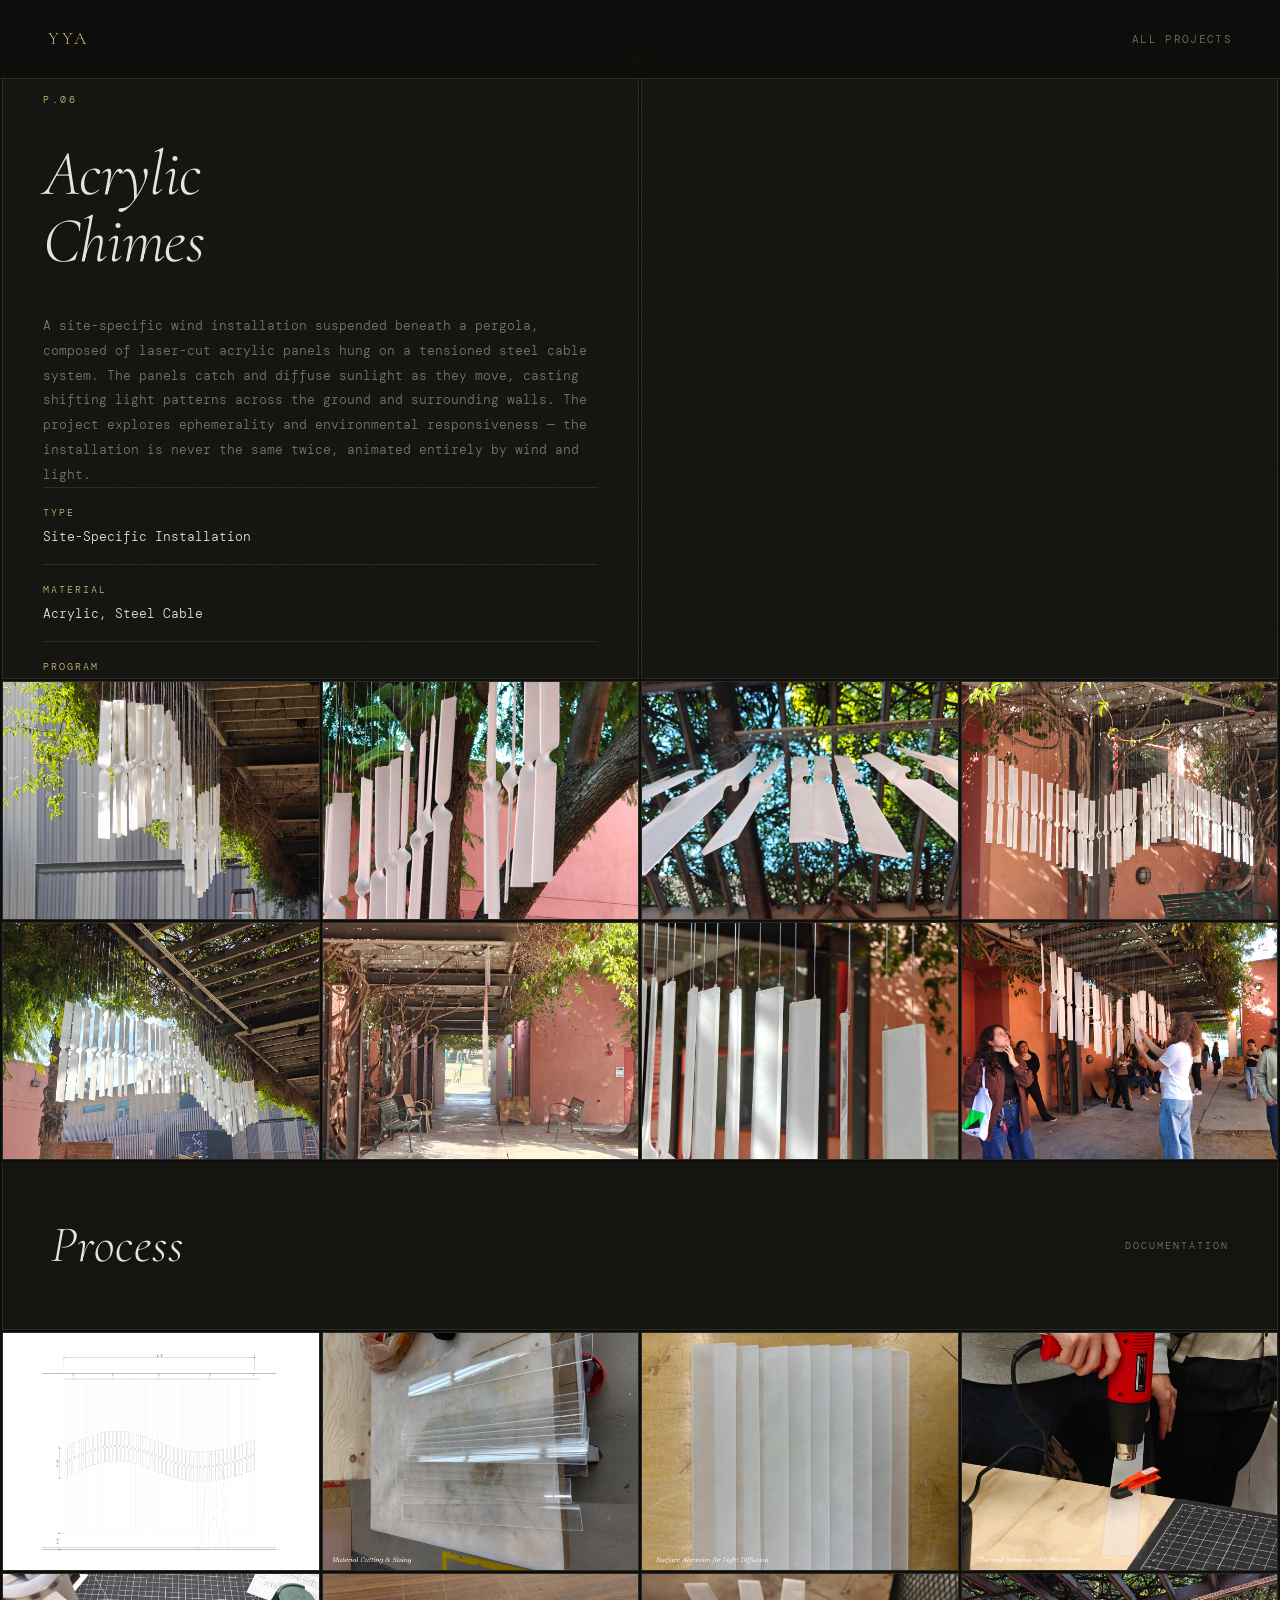
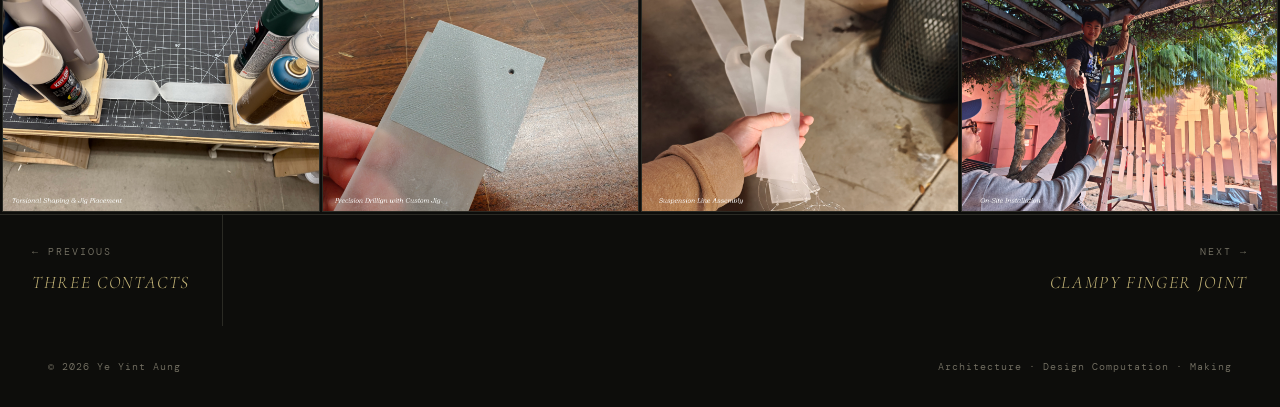
==== commit be28dd3a: "Update acrylic-chimes.html" ====
--- a/acrylic-chimes.html
+++ b/acrylic-chimes.html
@@ -123,6 +123,33 @@
       transition: transform 0.45s ease;
     }
     .photo-cell:hover img { transform: scale(1.04); }
+
+    /* ── PROCESS BREAK ── */
+    .process-break {
+      grid-column: 1 / -1;
+      background: var(--surface);
+      border: 1px solid var(--border);
+      border-top: none;
+      padding: 2.5rem 3rem;
+      display: flex;
+      align-items: center;
+      justify-content: space-between;
+    }
+    .process-break-label {
+      font-family: 'Cormorant Garamond', serif;
+      font-size: clamp(2rem, 4vw, 3.5rem);
+      font-weight: 300;
+      font-style: italic;
+      letter-spacing: 0.02em;
+      color: var(--text);
+    }
+    .process-break-meta {
+      font-family: 'DM Mono', monospace;
+      font-size: 10px;
+      letter-spacing: 0.2em;
+      text-transform: uppercase;
+      color: var(--muted);
+    }
 
     /* ── PROJECT NAV ── */
     .project-nav-row {
@@ -222,7 +249,7 @@
     </video>
   </div>
 
-  <!-- Photo grid — 16 images -->
+  <!-- Photo grid — 8 installation images -->
   <div class="photo-grid">
     <div class="photo-cell" data-lightbox data-index="0">
       <img src="images/acrylic-chimes-01.jpg" alt="Installation view 01"/>
@@ -248,6 +275,16 @@
     <div class="photo-cell" data-lightbox data-index="7">
       <img src="images/acrylic-chimes-08.jpg" alt="Installation view 08"/>
     </div>
+  </div>
+
+  <!-- Process break -->
+  <div class="process-break">
+    <span class="process-break-label">Process</span>
+    <span class="process-break-meta">Documentation</span>
+  </div>
+
+  <!-- Photo grid — 8 process images -->
+  <div class="photo-grid">
     <div class="photo-cell" data-lightbox data-index="8">
       <img src="images/acrylic-chimes-09.jpg" alt="Process 01"/>
     </div>
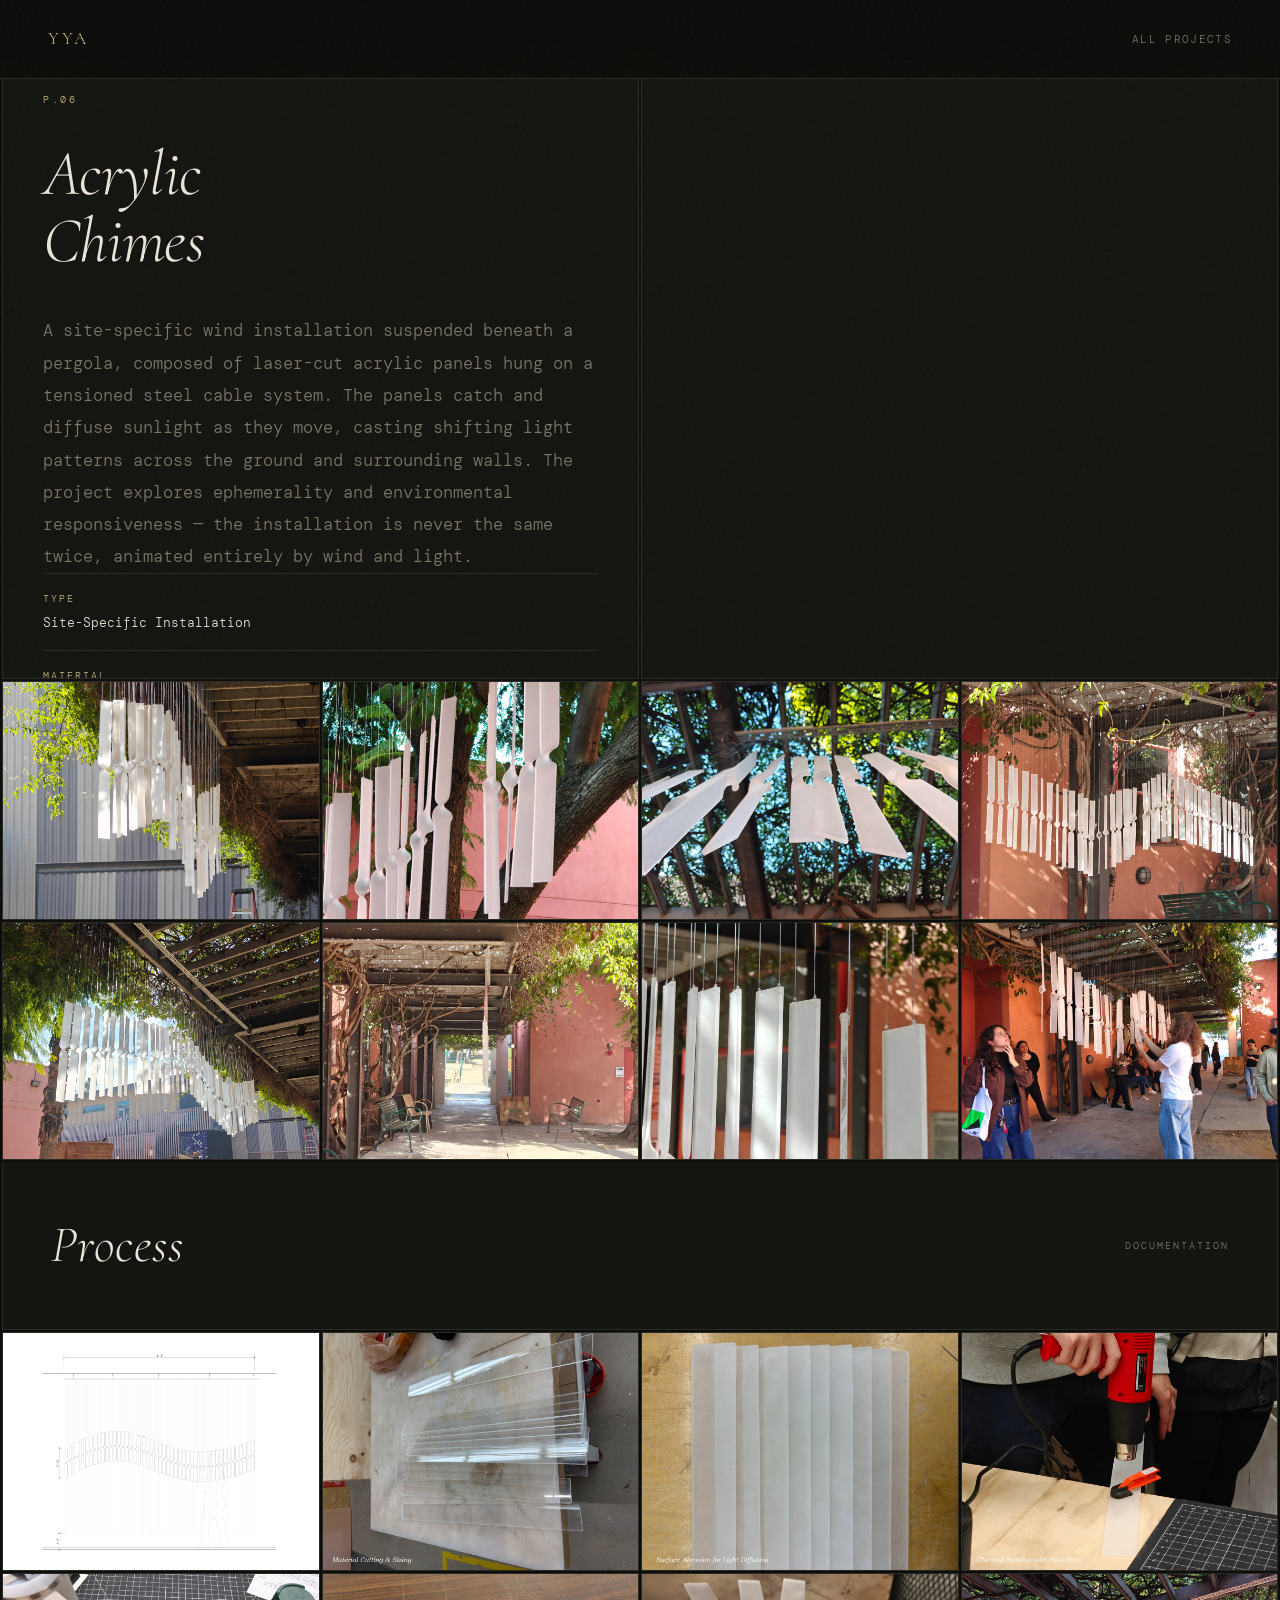
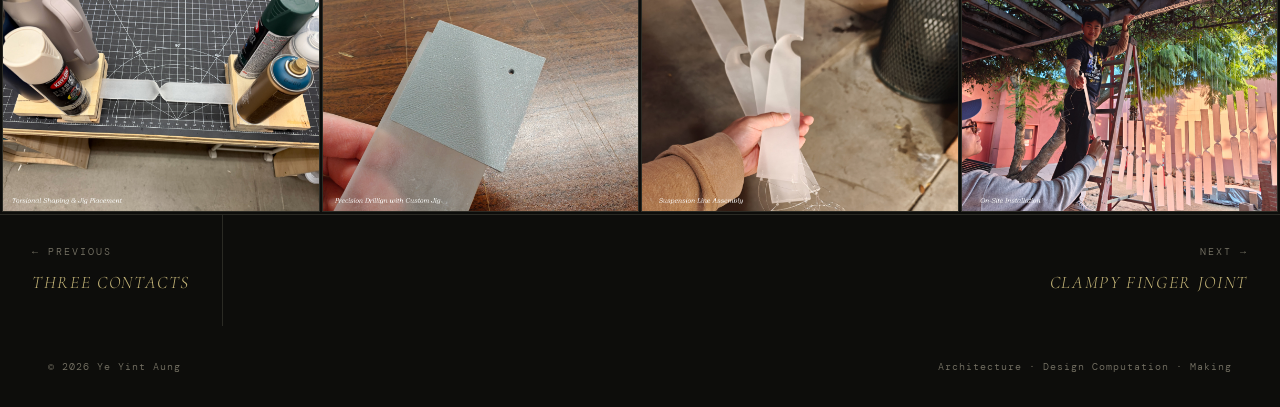
==== commit 0f071875: "Update acrylic-chimes.html" ====
--- a/acrylic-chimes.html
+++ b/acrylic-chimes.html
@@ -6,6 +6,7 @@
   <title>Acrylic Chimes — Ye Yint Aung</title>
   <link href="https://fonts.googleapis.com/css2?family=Cormorant+Garamond:ital,wght@0,300;0,400;0,600;1,300;1,400&family=DM+Mono:wght@300;400&display=swap" rel="stylesheet"/>
   <link rel="stylesheet" href="style.css"/>
+  <link rel="icon" type="image/png" href="favicon.png"/>
   <style>
 
     /* ── LIGHTBOX ── */
--- a/style.css
+++ b/style.css
@@ -22,7 +22,7 @@
   color: var(--text);
   font-family: 'DM Mono', monospace;
   font-weight: 300;
-  font-size: 13px;
+  font-size: 17px;
   line-height: 1.7;
   cursor: crosshair;
 }
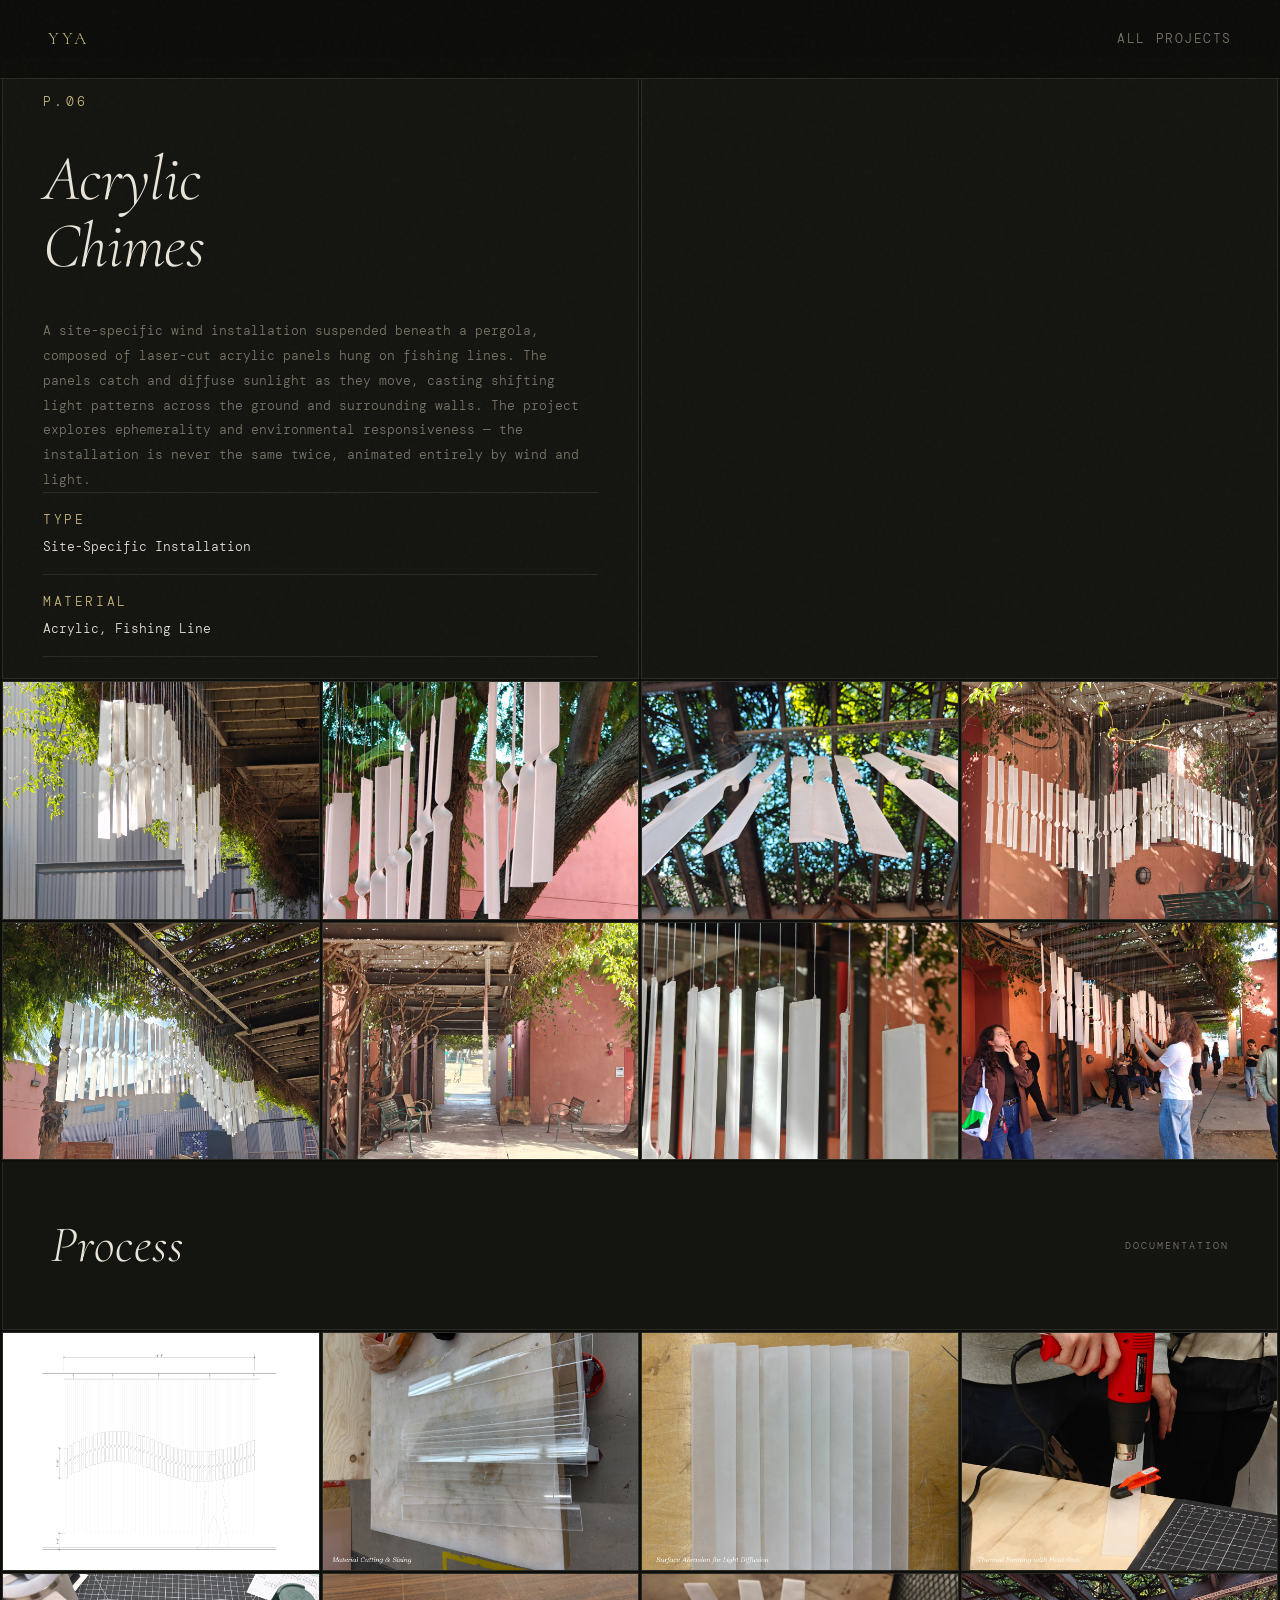
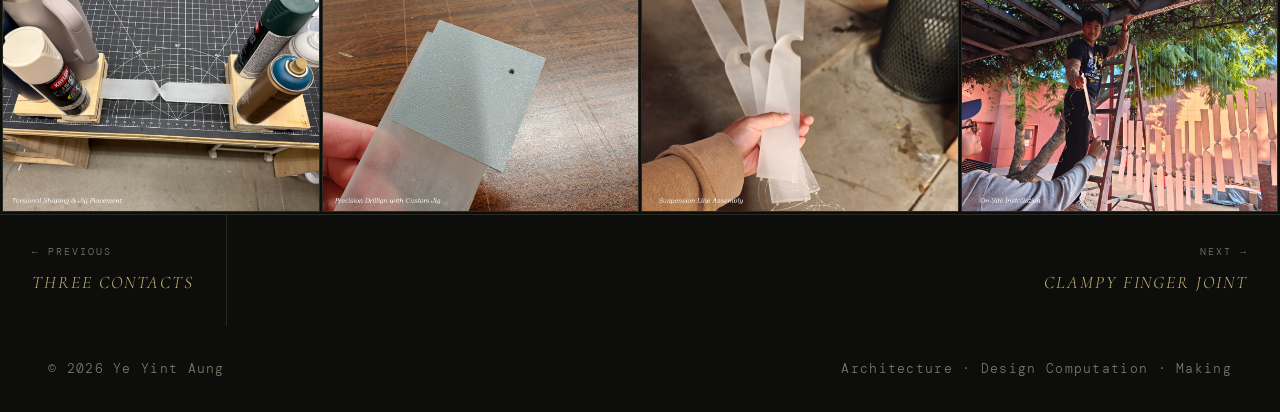
==== commit d88570fb: "Update acrylic-chimes.html" ====
--- a/acrylic-chimes.html
+++ b/acrylic-chimes.html
@@ -220,7 +220,7 @@
       <div class="project-page-num">P.06</div>
       <h1 class="project-page-title">Acrylic<br/>Chimes</h1>
       <p class="project-page-desc">
-        A site-specific wind installation suspended beneath a pergola, composed of laser-cut acrylic panels hung on a tensioned steel cable system. The panels catch and diffuse sunlight as they move, casting shifting light patterns across the ground and surrounding walls. The project explores ephemerality and environmental responsiveness — the installation is never the same twice, animated entirely by wind and light.
+        A site-specific wind installation suspended beneath a pergola, composed of laser-cut acrylic panels hung on fishing lines. The panels catch and diffuse sunlight as they move, casting shifting light patterns across the ground and surrounding walls. The project explores ephemerality and environmental responsiveness — the installation is never the same twice, animated entirely by wind and light.
       </p>
     </div>
     <div class="hero-cell-meta">
@@ -230,7 +230,7 @@
       </div>
       <div class="project-meta-item">
         <div class="project-meta-label">Material</div>
-        <div class="project-meta-value">Acrylic, Steel Cable</div>
+        <div class="project-meta-value">Acrylic, Fishing Line</div>
       </div>
       <div class="project-meta-item">
         <div class="project-meta-label">Program</div>
--- a/style.css
+++ b/style.css
@@ -22,7 +22,7 @@
   color: var(--text);
   font-family: 'DM Mono', monospace;
   font-weight: 300;
-  font-size: 17px;
+  font-size: 13px;
   line-height: 1.7;
   cursor: crosshair;
 }
@@ -62,7 +62,7 @@
   color: var(--muted);
   text-decoration: none;
   letter-spacing: 0.12em;
-  font-size: 11px;
+  font-size: 13px;
   text-transform: uppercase;
   transition: color 0.3s;
 }
@@ -73,7 +73,7 @@
   gap: 0.5rem;
   color: var(--muted);
   text-decoration: none;
-  font-size: 11px;
+  font-size: 13px;
   letter-spacing: 0.15em;
   text-transform: uppercase;
   transition: color 0.3s;
@@ -110,7 +110,7 @@
   border-bottom: 1px solid var(--border);
 }
 .section-num {
-  font-size: 10px;
+  font-size: 13px;
   letter-spacing: 0.2em;
   color: var(--accent);
 }
@@ -137,7 +137,7 @@
   justify-content: center;
 }
 .hero-tag {
-  font-size: 10px;
+  font-size: 13px;
   letter-spacing: 0.25em;
   text-transform: uppercase;
   color: var(--accent);
@@ -175,7 +175,7 @@
   gap: 1rem;
   color: var(--text);
   text-decoration: none;
-  font-size: 11px;
+  font-size: 13px;
   letter-spacing: 0.2em;
   text-transform: uppercase;
   border: 1px solid var(--border);
@@ -201,7 +201,7 @@
   gap: 0.6rem;
   color: var(--muted);
   text-decoration: none;
-  font-size: 10px;
+  font-size: 13px;
   letter-spacing: 0.18em;
   text-transform: uppercase;
   transition: all 0.3s;
@@ -214,7 +214,7 @@
 }
 
 .dl-icon {
-  font-size: 12px;
+  font-size: 13px;
   color: var(--accent);
 }
 
@@ -245,7 +245,7 @@
   margin-bottom: 0.5rem;
 }
 .stat-label {
-  font-size: 10px;
+  font-size: 13px;
   letter-spacing: 0.15em;
   text-transform: uppercase;
   color: var(--muted);
@@ -255,7 +255,7 @@
   align-items: center;
   gap: 0.75rem;
   color: var(--muted);
-  font-size: 11px;
+  font-size: 13px;
   letter-spacing: 0.1em;
 }
 .hero-location::before { content: '◎'; color: var(--accent2); }
@@ -277,12 +277,12 @@
 }
 .edu-degree {
   color: var(--accent);
-  font-size: 11px;
+  font-size: 13px;
   letter-spacing: 0.1em;
   text-transform: uppercase;
   margin-bottom: 0.5rem;
 }
-.edu-year { color: var(--muted); font-size: 11px; margin-bottom: 1.5rem; }
+.edu-year { color: var(--muted); font-size: 13px; margin-bottom: 1.5rem; }
 .award-item {
   display: flex;
   align-items: flex-start;
@@ -297,12 +297,12 @@
   font-size: 1rem;
   margin-bottom: 0.2rem;
 }
-.award-detail { color: var(--muted); font-size: 11px; }
+.award-detail { color: var(--muted); font-size: 13px; }
 
 /* ── PROJECTS GRID (landing page) ── */
 .projects-grid {
   display: grid;
-  grid-template-columns: repeat(3, 1fr);
+  grid-template-columns: repeat(4, 1fr);
   gap: 2px;
   padding: 2px;
 }
@@ -359,7 +359,7 @@
   flex-direction: column;
   align-items: center;
   justify-content: center;
-  padding: 2rem;
+  padding: 1.5rem;
   opacity: 0;
   transition: opacity 0.35s ease;
   text-align: center;
@@ -367,7 +367,7 @@
 .project-card:hover .card-overlay { opacity: 1; }
 
 .overlay-tag {
-  font-size: 10px;
+  font-size: 13px;
   letter-spacing: 0.2em;
   text-transform: uppercase;
   color: var(--accent);
@@ -375,13 +375,13 @@
 }
 .overlay-desc {
   color: var(--text);
-  font-size: 12px;
+  font-size: 13px;
   line-height: 1.8;
-  max-width: 28ch;
+  max-width: 24ch;
 }
 .overlay-cta {
   margin-top: 1.25rem;
-  font-size: 10px;
+  font-size: 13px;
   letter-spacing: 0.2em;
   text-transform: uppercase;
   color: var(--accent);
@@ -406,19 +406,9 @@
   font-style: italic;
 }
 .card-num {
-  font-size: 10px;
+  font-size: 13px;
   color: var(--accent);
   letter-spacing: 0.15em;
-}
-.see-all-card .card-image {
-  border: 1px dashed var(--border);
-  transition: border-color 0.3s;
-}
-.see-all-card:hover .card-image {
-  border-color: var(--accent);
-}
-.see-all-card:hover .placeholder span {
-  color: var(--accent) !important;
 }
 
 /* ── EXPERIENCE ── */
@@ -433,7 +423,7 @@
   border-bottom: 1px solid var(--border);
 }
 .exp-item:last-child { border-bottom: none; }
-.exp-date { font-size: 11px; color: var(--muted); letter-spacing: 0.1em; padding-top: 0.25rem; }
+.exp-date { font-size: 13px; color: var(--muted); letter-spacing: 0.1em; padding-top: 0.25rem; }
 .exp-role {
   font-family: 'Cormorant Garamond', serif;
   font-size: 1.2rem;
@@ -441,7 +431,7 @@
   margin-bottom: 0.25rem;
 }
 .exp-company {
-  font-size: 11px;
+  font-size: 13px;
   letter-spacing: 0.1em;
   color: var(--accent);
   margin-bottom: 1rem;
@@ -450,7 +440,7 @@
 .exp-bullets { list-style: none; display: flex; flex-direction: column; gap: 0.4rem; }
 .exp-bullets li {
   color: var(--muted);
-  font-size: 12px;
+  font-size: 13px;
   padding-left: 1rem;
   position: relative;
 }
@@ -467,7 +457,7 @@
 }
 .skill-group:last-child { border-right: none; }
 .skill-group-title {
-  font-size: 10px;
+  font-size: 13px;
   letter-spacing: 0.2em;
   text-transform: uppercase;
   color: var(--accent);
@@ -478,14 +468,14 @@
 .skill-list { list-style: none; display: flex; flex-direction: column; gap: 0.6rem; }
 .skill-list li {
   color: var(--muted);
-  font-size: 12px;
+  font-size: 14px;
   display: flex;
   align-items: center;
   gap: 0.75rem;
   transition: color 0.2s;
 }
 .skill-list li:hover { color: var(--text); }
-.skill-list li::before { content: '—'; color: var(--border); font-size: 10px; }
+.skill-list li::before { content: '—'; color: var(--border); font-size: 13px; }
 
 /* ── CONTACT ── */
 #contact {
@@ -502,7 +492,7 @@
   margin-bottom: 1.5rem;
 }
 .contact-heading em { font-style: italic; color: var(--accent); }
-.contact-sub { color: var(--muted); max-width: 40ch; line-height: 1.9; }
+.contact-sub { color: var(--muted); max-width: 40ch; line-height: 1.9; font-size: 14px; }
 .contact-link {
   display: flex;
   align-items: center;
@@ -511,12 +501,12 @@
   border: 1px solid var(--border);
   color: var(--text);
   text-decoration: none;
-  font-size: 12px;
+  font-size: 14px;
   letter-spacing: 0.1em;
   transition: all 0.3s;
 }
 .contact-link:hover { border-color: var(--accent); color: var(--accent); background: rgba(200,184,122,0.03); }
-.contact-link span { color: var(--muted); font-size: 10px; }
+.contact-link span { color: var(--muted); font-size: 13px; }
 
 /* ── FOOTER ── */
 footer {
@@ -525,7 +515,7 @@
   justify-content: space-between;
   align-items: center;
   color: var(--muted);
-  font-size: 10px;
+  font-size: 13px;
   letter-spacing: 0.1em;
 }
 
@@ -552,7 +542,7 @@
   gap: 1.5rem;
 }
 .project-page-num {
-  font-size: 10px;
+  font-size: 13px;
   color: var(--accent);
   letter-spacing: 0.25em;
   margin-bottom: 1rem;
@@ -569,9 +559,10 @@
   color: var(--muted);
   line-height: 1.9;
   max-width: 44ch;
+  font-size: 13px;
 }
 .project-meta-item { border-top: 1px solid var(--border); padding: 1rem 0; }
-.project-meta-label { font-size: 10px; letter-spacing: 0.2em; text-transform: uppercase; color: var(--accent); margin-bottom: 0.3rem; }
+.project-meta-label { font-size: 13px; letter-spacing: 0.2em; text-transform: uppercase; color: var(--accent); margin-bottom: 0.3rem; }
 .project-meta-value { font-size: 13px; color: var(--text); }
 
 /* Image gallery on project pages */
@@ -615,7 +606,7 @@
   justify-content: center;
   gap: 0.75rem;
   color: var(--muted);
-  font-size: 10px;
+  font-size: 13px;
   letter-spacing: 0.15em;
   text-transform: uppercase;
 }
@@ -624,7 +615,7 @@
 
 .gallery-caption {
   padding: 0.75rem 0;
-  font-size: 11px;
+  font-size: 13px;
   color: var(--muted);
   letter-spacing: 0.05em;
   border-top: 1px solid var(--border);
@@ -641,7 +632,7 @@
   padding: 2.5rem 3rem;
   text-decoration: none;
   color: var(--muted);
-  font-size: 11px;
+  font-size: 13px;
   letter-spacing: 0.15em;
   text-transform: uppercase;
   transition: all 0.3s;
@@ -652,7 +643,7 @@
 }
 .project-nav-item:last-child { border-right: none; text-align: right; }
 .project-nav-item:hover { color: var(--accent); background: rgba(200,184,122,0.02); }
-.project-nav-label { font-size: 10px; color: var(--border); margin-bottom: 0.25rem; }
+.project-nav-label { font-size: 13px; color: var(--border); margin-bottom: 0.25rem; }
 .project-nav-title {
   font-family: 'Cormorant Garamond', serif;
   font-size: 1.2rem;
@@ -676,6 +667,10 @@
 .hero-left > *:nth-child(5) { animation-delay: 0.7s; }
 
 /* ── RESPONSIVE ── */
+@media (max-width: 1024px) {
+  .projects-grid { grid-template-columns: repeat(2, 1fr); }
+}
+
 @media (max-width: 768px) {
   nav { padding: 1.25rem 1.5rem; }
 
